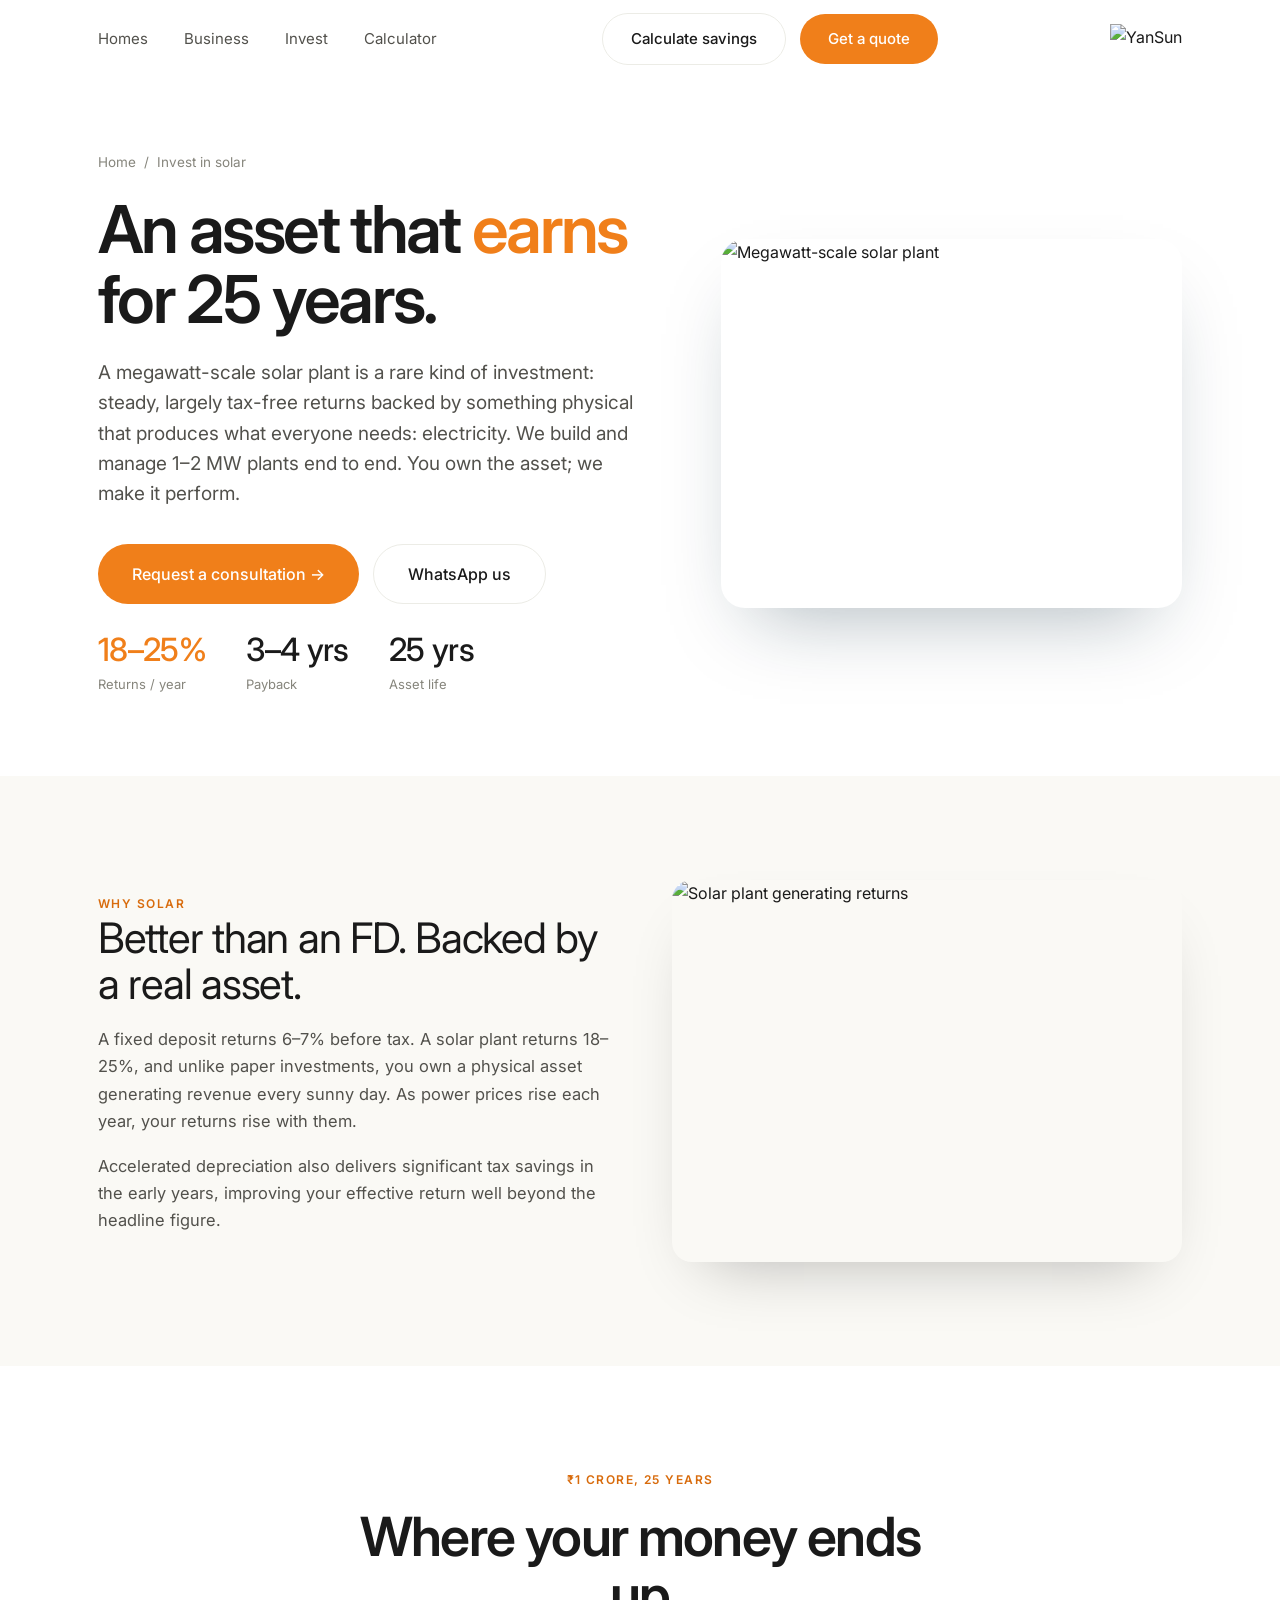
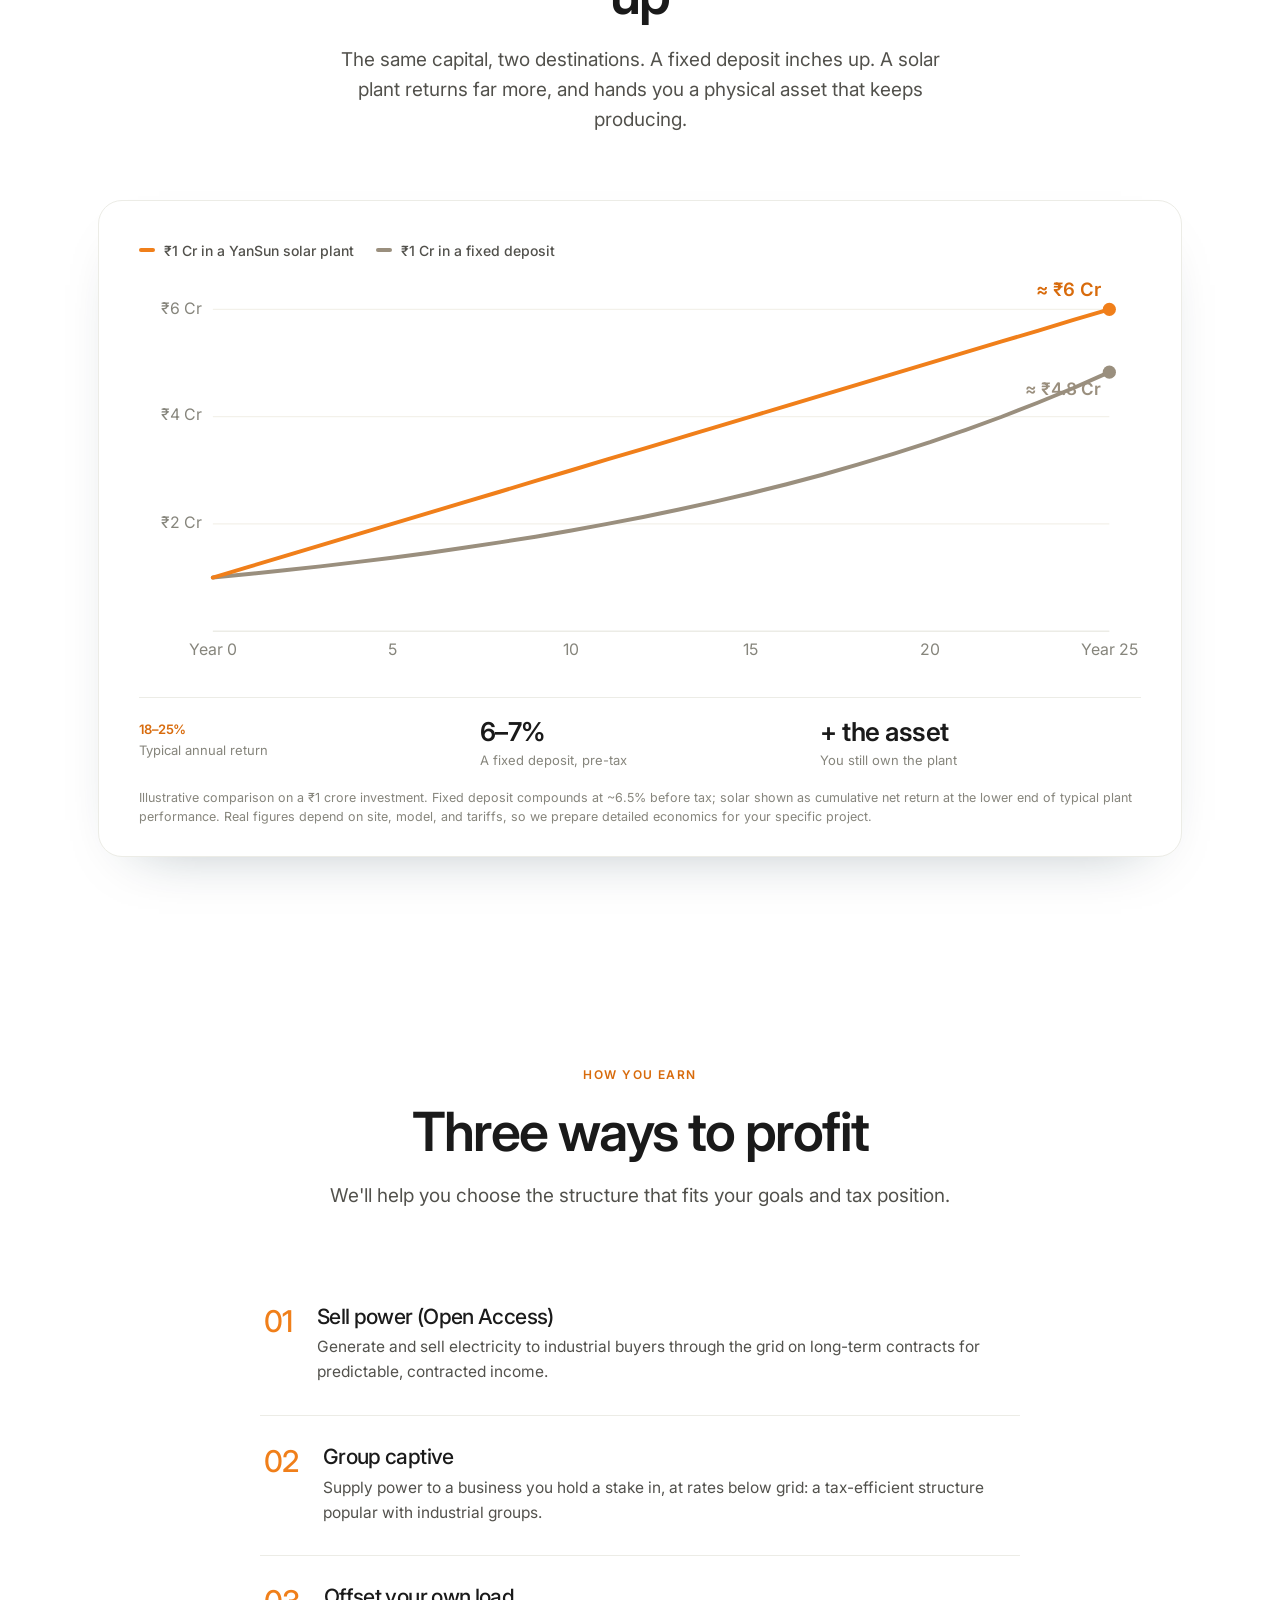
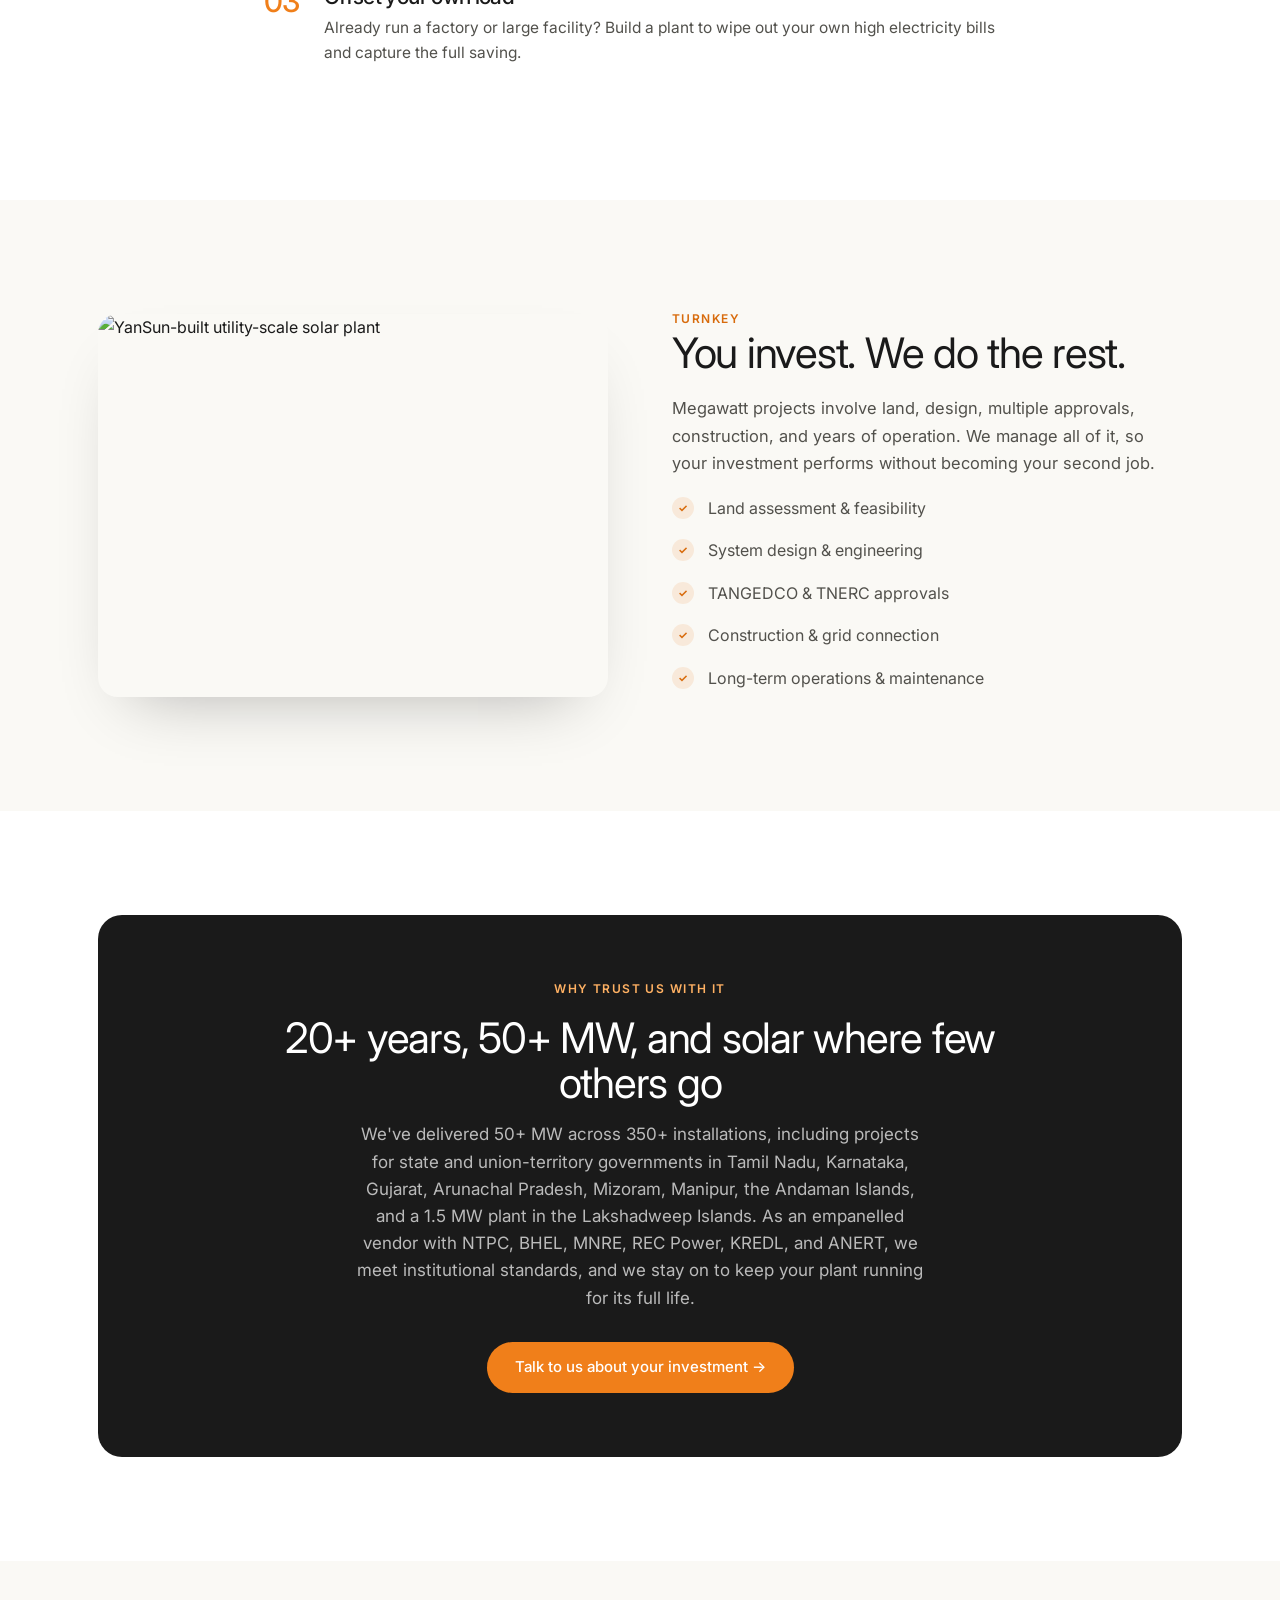
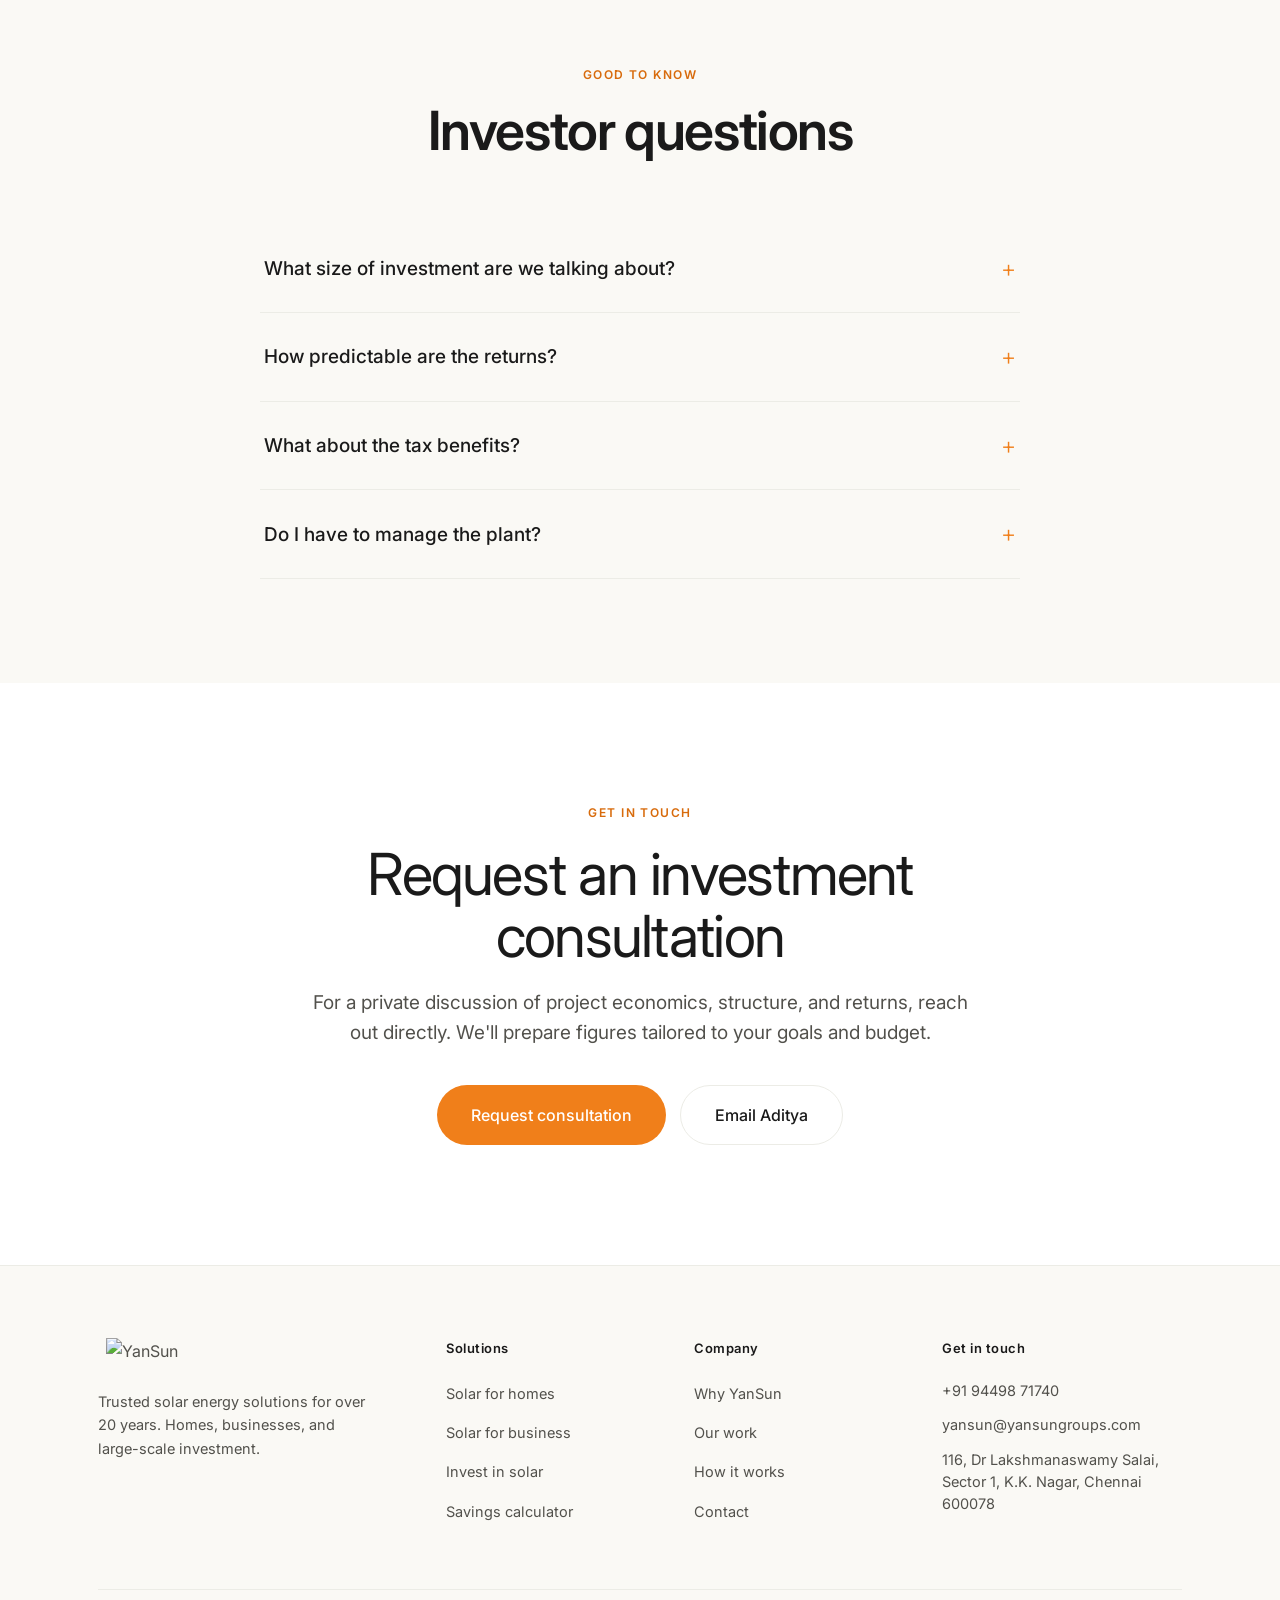
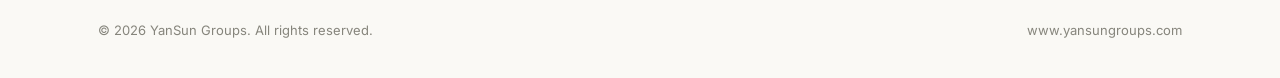
==== invest-in-solar.html @ fb6cf3f4 "Add files via upload Signed-off-by: adityathanikais <adityatsv@gmail.com>" ====
<!DOCTYPE html>
<html lang="en">
<head>
<meta charset="UTF-8">
<meta name="viewport" content="width=device-width, initial-scale=1.0">
<title>Invest in Solar — MW-Scale Solar Investment | YanSun</title>
<meta name="description" content="Own a 1–2 MW solar plant with steady, tax-free returns of 18–25% a year, backed by a physical asset that runs for 25 years. YanSun builds and manages it end to end.">
<link rel="icon" type="image/png" href="images/brand-emblem.png">
<link rel="preconnect" href="https://fonts.googleapis.com">
<link rel="preconnect" href="https://fonts.gstatic.com" crossorigin>
<link href="https://fonts.googleapis.com/css2?family=Inter:wght@300;400;500;600;700&display=swap" rel="stylesheet">
<link rel="stylesheet" href="styles.css">
</head>
<body>

<!-- ============ SCROLL PROGRESS ============ -->
<div class="scroll-prog" id="scrollProg"></div>

<!-- HEADER -->
<header id="hdr">
  <div class="wrap nav">
    <nav class="nav-links">
      <a href="solar-for-homes.html">Homes</a>
      <a href="solar-for-business.html">Business</a>
      <a href="invest-in-solar.html">Invest</a>
      <a href="index.html#calculator">Calculator</a>
    </nav>
    <div class="nav-cta">
      <a href="index.html#calculator" class="btn btn-ghost">Calculate savings</a>
      <a href="#contact" class="btn btn-orange">Get a quote</a>
    </div>
    <a href="index.html" class="brand" aria-label="YanSun home"><img src="images/yansun-wordmark.png" alt="YanSun"></a>
    <button class="menu-btn" id="menuBtn" aria-label="Menu"><span></span><span></span><span></span></button>
  </div>
</header>

<!-- PAGE HERO -->
<section class="page-hero">
  <div class="glow"></div>
  <div class="wrap page-hero-grid">
    <div>
      <div class="crumb"><a href="index.html">Home</a> &nbsp;/&nbsp; Invest in solar</div>
      <h1>An asset that <span class="accent">earns</span> for 25 years.</h1>
      <p class="lead">A megawatt-scale solar plant is a rare kind of investment: steady, largely tax-free returns backed by something physical that produces what everyone needs: electricity. We build and manage 1–2 MW plants end to end. You own the asset; we make it perform.</p>
      <div class="hero-actions" style="display:flex;gap:14px;flex-wrap:wrap;margin-bottom:30px">
        <a href="#contact" class="btn btn-orange btn-lg">Request a consultation →</a>
        <a href="https://wa.me/919449871740?text=Hi%20YanSun%2C%20I'm%20interested%20in%20solar%20investment." class="btn btn-ghost btn-lg" target="_blank" rel="noopener">WhatsApp us</a>
      </div>
      <div class="ribbon">
        <div class="r accent"><b>18–25%</b><span>Returns / year</span></div>
        <div class="r"><b>3–4 yrs</b><span>Payback</span></div>
        <div class="r"><b>25 yrs</b><span>Asset life</span></div>
      </div>
    </div>
    <div class="pic"><img src="images/solar-hero.jpg" alt="Megawatt-scale solar plant"></div>
  </div>
</section>

<!-- VS FD -->
<section class="sec bg-cream2">
  <div class="wrap split">
    <div class="txt reveal">
      <span class="eyebrow">Why solar</span>
      <h2>Better than an FD. Backed by a real asset.</h2>
      <p>A fixed deposit returns 6–7% before tax. A solar plant returns 18–25%, and unlike paper investments, you own a physical asset generating revenue every sunny day. As power prices rise each year, your returns rise with them.</p>
      <p>Accelerated depreciation also delivers significant tax savings in the early years, improving your effective return well beyond the headline figure.</p>
    </div>
    <div class="pic reveal"><img src="images/solar-field-2.jpg" alt="Solar plant generating returns"></div>
  </div>
</section>

<!-- GROWTH CHART -->
<section class="sec chart-sec" id="growthchart">
  <div class="wrap">
    <div class="sec-head center reveal">
      <span class="eyebrow">₹1 crore, 25 years</span>
      <h2>Where your money ends up</h2>
      <p>The same capital, two destinations. A fixed deposit inches up. A solar plant returns far more, and hands you a physical asset that keeps producing.</p>
    </div>
    <div class="chart-card reveal" id="growthChartCard">
      <div class="chart-head">
        <div class="chart-legend">
          <div class="lg"><span class="sw solar"></span> ₹1 Cr in a YanSun solar plant</div>
          <div class="lg"><span class="sw fd"></span> ₹1 Cr in a fixed deposit</div>
        </div>
      </div>
      <svg class="chart-svg" viewBox="0 0 760 310" role="img" aria-label="Chart comparing the growth of one crore rupees in a solar plant versus a fixed deposit over 25 years">
        <line class="gridline" x1="56" y1="29.8" x2="736" y2="29.8"/>
        <line class="gridline" x1="56" y1="111.2" x2="736" y2="111.2"/>
        <line class="gridline" x1="56" y1="192.6" x2="736" y2="192.6"/>
        <text class="axis-lbl" x="48" y="33" text-anchor="end">₹6 Cr</text>
        <text class="axis-lbl" x="48" y="114" text-anchor="end">₹4 Cr</text>
        <text class="axis-lbl" x="48" y="196" text-anchor="end">₹2 Cr</text>
        <line class="axis" x1="56" y1="274" x2="736" y2="274"/>
        <!-- FD line -->
        <path class="cline fd" d="M56.0,233.3 L83.2,230.6 L110.4,227.8 L137.6,224.8 L164.8,221.6 L192.0,218.2 L219.2,214.6 L246.4,210.7 L273.6,206.6 L300.8,202.3 L328.0,197.6 L355.2,192.6 L382.4,187.3 L409.6,181.7 L436.8,175.7 L464.0,169.3 L491.2,162.5 L518.4,155.3 L545.6,147.5 L572.8,139.3 L600.0,130.6 L627.2,121.2 L654.4,111.3 L681.6,100.7 L708.8,89.5 L736.0,77.5"/>
        <!-- Solar line -->
        <path class="cline solar" d="M56.0,233.3 L83.2,225.2 L110.4,217.0 L137.6,208.9 L164.8,200.7 L192.0,192.6 L219.2,184.4 L246.4,176.3 L273.6,168.2 L300.8,160.0 L328.0,151.9 L355.2,143.7 L382.4,135.6 L409.6,127.5 L436.8,119.3 L464.0,111.2 L491.2,103.0 L518.4,94.9 L545.6,86.8 L572.8,78.6 L600.0,70.5 L627.2,62.3 L654.4,54.2 L681.6,46.1 L708.8,37.9 L736.0,29.8"/>
        <g class="endcap">
          <circle cx="736" cy="29.8" r="5" fill="#F07F1A"/>
          <circle cx="736" cy="77.5" r="5" fill="#9a8f7e"/>
          <text class="save-lbl" x="730" y="20" text-anchor="end" font-size="14">≈ ₹6 Cr</text>
          <text x="730" y="95" text-anchor="end" font-size="13" fill="#9a8f7e" font-weight="600">≈ ₹4.8 Cr</text>
        </g>
        <text class="axis-lbl" x="56" y="292" text-anchor="middle">Year 0</text>
        <text class="axis-lbl" x="192" y="292" text-anchor="middle">5</text>
        <text class="axis-lbl" x="328" y="292" text-anchor="middle">10</text>
        <text class="axis-lbl" x="464" y="292" text-anchor="middle">15</text>
        <text class="axis-lbl" x="600" y="292" text-anchor="middle">20</text>
        <text class="axis-lbl" x="736" y="292" text-anchor="middle">Year 25</text>
      </svg>
      <div class="chart-foot">
        <div class="cf"><b><span class="accent-num">18–25%</span></b><span>Typical annual return</span></div>
        <div class="cf"><b>6–7%</b><span>A fixed deposit, pre-tax</span></div>
        <div class="cf"><b>+ the asset</b><span>You still own the plant</span></div>
      </div>
      <p class="chart-note">Illustrative comparison on a ₹1 crore investment. Fixed deposit compounds at ~6.5% before tax; solar shown as cumulative net return at the lower end of typical plant performance. Real figures depend on site, model, and tariffs, so we prepare detailed economics for your specific project.</p>
    </div>
  </div>
</section>

<!-- 3 MODELS -->
<section class="sec">
  <div class="wrap">
    <div class="sec-head center reveal">
      <span class="eyebrow">How you earn</span>
      <h2>Three ways to profit</h2>
      <p>We'll help you choose the structure that fits your goals and tax position.</p>
    </div>
    <div class="models" style="margin:0 auto">
      <div class="model reveal"><div class="num">01</div><div><h3>Sell power (Open Access)</h3><p>Generate and sell electricity to industrial buyers through the grid on long-term contracts for predictable, contracted income.</p></div></div>
      <div class="model reveal"><div class="num">02</div><div><h3>Group captive</h3><p>Supply power to a business you hold a stake in, at rates below grid: a tax-efficient structure popular with industrial groups.</p></div></div>
      <div class="model reveal"><div class="num">03</div><div><h3>Offset your own load</h3><p>Already run a factory or large facility? Build a plant to wipe out your own high electricity bills and capture the full saving.</p></div></div>
    </div>
  </div>
</section>

<!-- WHAT WE HANDLE -->
<section class="sec bg-cream2">
  <div class="wrap split rev">
    <div class="txt reveal">
      <span class="eyebrow">Turnkey</span>
      <h2>You invest. We do the rest.</h2>
      <p>Megawatt projects involve land, design, multiple approvals, construction, and years of operation. We manage all of it, so your investment performs without becoming your second job.</p>
      <ul class="flist">
        <li><span class="tick">✓</span> Land assessment &amp; feasibility</li>
        <li><span class="tick">✓</span> System design &amp; engineering</li>
        <li><span class="tick">✓</span> TANGEDCO &amp; TNERC approvals</li>
        <li><span class="tick">✓</span> Construction &amp; grid connection</li>
        <li><span class="tick">✓</span> Long-term operations &amp; maintenance</li>
      </ul>
    </div>
    <div class="pic reveal"><img src="images/utility-solar-farm.jpg" alt="YanSun-built utility-scale solar plant"></div>
  </div>
</section>

<!-- TRACK RECORD BANNER -->
<section class="sec">
  <div class="wrap">
    <div class="banner reveal">
      <span class="eyebrow">Why trust us with it</span>
      <h2>20+ years, 50+ MW, and solar where few others go</h2>
      <p>We've delivered 50+ MW across 350+ installations, including projects for state and union-territory governments in Tamil Nadu, Karnataka, Gujarat, Arunachal Pradesh, Mizoram, Manipur, the Andaman Islands, and a 1.5 MW plant in the Lakshadweep Islands. As an empanelled vendor with NTPC, BHEL, MNRE, REC Power, KREDL, and ANERT, we meet institutional standards, and we stay on to keep your plant running for its full life.</p>
      <a href="#contact" class="btn btn-orange">Talk to us about your investment →</a>
    </div>
  </div>
</section>

<!-- FAQ -->
<section class="sec bg-cream2">
  <div class="wrap">
    <div class="sec-head center reveal">
      <span class="eyebrow">Good to know</span>
      <h2>Investor questions</h2>
    </div>
    <div class="faq reveal">
      <details class="q"><summary>What size of investment are we talking about?</summary><div class="a">A 1–2 MW plant is a multi-crore investment. The exact figure depends on land, model, and site. We'll prepare detailed project economics for your specific case on a consultation, including projected returns and payback.</div></details>
      <details class="q"><summary>How predictable are the returns?</summary><div class="a">Solar generation is highly predictable over a year, and with contracted off-take (open access or group captive) your revenue is largely locked in. Returns of 18–25% are typical, but we'll model your specific project rather than rely on averages.</div></details>
      <details class="q"><summary>What about the tax benefits?</summary><div class="a">Accelerated depreciation allows you to write down a large share of the asset value in the early years, reducing taxable income. This materially improves your effective return. We'll walk through it with figures for your situation.</div></details>
      <details class="q"><summary>Do I have to manage the plant?</summary><div class="a">No. Our O&M team runs it, handling monitoring, maintenance, and performance optimisation, so it stays a passive investment for you.</div></details>
    </div>
  </div>
</section>

<!-- CTA -->
<section class="cta-final" id="contact">
  <div class="wrap">
    <div class="cta-box reveal">
        <span class="eyebrow">Get in touch</span>
        <h2>Request an investment consultation</h2>
        <p>For a private discussion of project economics, structure, and returns, reach out directly. We'll prepare figures tailored to your goals and budget.</p>
        <div class="cta-actions">
          <a href="https://wa.me/919449871740?text=Hi%20YanSun%2C%20I'd%20like%20an%20investment%20consultation." class="btn btn-orange btn-lg" target="_blank" rel="noopener">Request consultation</a>
          <a href="mailto:adityats@yansungroups.com" class="btn btn-ghost btn-lg">Email Aditya</a>
        </div>
    </div>
  </div>
</section>

<!-- FOOTER -->
<footer>
  <div class="wrap">
    <div class="foot-grid">
      <div class="foot-brand">
        <div class="brand"><img src="images/yansun-wordmark.png" alt="YanSun" style="height:32px"></div>
        <p>Trusted solar energy solutions for over 20 years. Homes, businesses, and large-scale investment.</p>
      </div>
      <div>
        <h5>Solutions</h5>
        <ul>
          <li><a href="solar-for-homes.html">Solar for homes</a></li>
          <li><a href="solar-for-business.html">Solar for business</a></li>
          <li><a href="invest-in-solar.html">Invest in solar</a></li>
          <li><a href="index.html#calculator">Savings calculator</a></li>
        </ul>
      </div>
      <div>
        <h5>Company</h5>
        <ul>
          <li><a href="index.html#why">Why YanSun</a></li>
          <li><a href="index.html#work">Our work</a></li>
          <li><a href="index.html#process">How it works</a></li>
          <li><a href="#contact">Contact</a></li>
        </ul>
      </div>
      <div class="foot-contact">
        <h5>Get in touch</h5>
        <p><a href="https://wa.me/919449871740" target="_blank" rel="noopener">+91 94498 71740</a></p>
        <p><a href="mailto:yansun@yansungroups.com">yansun@yansungroups.com</a></p>
        <p>116, Dr Lakshmanaswamy Salai,<br>Sector 1, K.K. Nagar, Chennai 600078</p>
      </div>
    </div>
    <div class="foot-bottom">
      <span>© 2026 YanSun Groups. All rights reserved.</span>
      <span>www.yansungroups.com</span>
    </div>
  </div>
</footer>

<script>
const hdr=document.getElementById('hdr');
addEventListener('scroll',()=>hdr.classList.toggle('scrolled',scrollY>20));
const prog=document.getElementById('scrollProg');
if(prog){const onP=()=>{const h=document.documentElement;const max=h.scrollHeight-h.clientHeight;prog.style.width=(max>0?(h.scrollTop/max*100):0)+'%'};addEventListener('scroll',onP,{passive:true});onP();}
document.documentElement.classList.add('js');
const io=new IntersectionObserver((es)=>es.forEach(e=>{if(e.isIntersecting){e.target.classList.add('in');io.unobserve(e.target)}}),{threshold:.08,rootMargin:'0px 0px -40px 0px'});
document.querySelectorAll('.reveal').forEach((el,i)=>{el.style.transitionDelay=(i%3*70)+'ms';io.observe(el)});
setTimeout(()=>document.querySelectorAll('.reveal:not(.in)').forEach(el=>el.classList.add('in')),3000);

// Growth chart — draw when in view
const growthCard=document.getElementById('growthChartCard');
if(growthCard){
  const gObs=new IntersectionObserver(es=>es.forEach(e=>{
    if(e.isIntersecting){growthCard.classList.add('go');gObs.disconnect();}
  }),{threshold:.35});
  gObs.observe(growthCard);
}
document.getElementById('menuBtn').onclick=()=>{const n=document.querySelector('.nav-links');n.style.cssText='display:flex;position:absolute;top:78px;left:0;right:0;flex-direction:column;background:var(--cream);padding:20px 24px;gap:18px;border-bottom:1px solid var(--line);box-shadow:0 10px 30px rgba(0,0,0,.1)'};
</script>
</body>
</html>
---- styles.css ----
:root{
  --orange:#F07F1A;
  --orange-dark:#D86B0C;
  --ink:#1a1a1a;
  --ink-soft:#52514c;
  --muted:#86857c;
  --line:#ecece6;
  --line-soft:#f3f1ea;
  --cream:#ffffff;
  --cream-2:#faf9f5;
  --white:#ffffff;
  --sky:#0d2a3a;
  --radius:20px;
  --radius-sm:14px;
  --maxw:1140px;
  --font-display:'Inter',system-ui,-apple-system,sans-serif;
  --font-body:'Inter',system-ui,-apple-system,sans-serif;
}
*{margin:0;padding:0;box-sizing:border-box}
html{scroll-behavior:smooth}
body{font-family:var(--font-body);color:var(--ink);background:var(--cream);line-height:1.65;-webkit-font-smoothing:antialiased;overflow-x:hidden;font-weight:400}
img{max-width:100%;display:block}
a{color:inherit;text-decoration:none}
.wrap{max-width:var(--maxw);margin:0 auto;padding:0 28px}
.wrap-narrow{max-width:760px;margin:0 auto;padding:0 28px}
h1,h2,h3{font-family:var(--font-display);font-weight:600;line-height:1.08;letter-spacing:-0.03em}
.eyebrow{font-family:var(--font-body);font-weight:600;font-size:12px;letter-spacing:0.12em;text-transform:uppercase;color:var(--orange-dark)}

/* Buttons */
.btn{display:inline-flex;align-items:center;gap:9px;font-family:var(--font-body);font-weight:500;font-size:15px;padding:13px 28px;border-radius:100px;cursor:pointer;border:none;transition:all .25s cubic-bezier(.2,.6,.2,1);white-space:nowrap}
.btn-primary{background:var(--ink);color:#fff}
.btn-primary:hover{background:#000;transform:translateY(-1px)}
.btn-orange{background:var(--orange);color:#fff}
.btn-orange:hover{background:var(--orange-dark);transform:translateY(-1px)}
.btn-ghost{background:transparent;color:var(--ink);border:1px solid var(--line)}
.btn-ghost:hover{border-color:var(--ink)}
.btn-wa{background:#1faf54;color:#fff}
.btn-wa:hover{background:#178a42;transform:translateY(-1px)}
.btn-lg{padding:16px 34px;font-size:16px}

/* Scroll progress bar */
.scroll-prog{position:fixed;top:0;left:0;height:2.5px;width:0;background:linear-gradient(90deg,var(--orange),var(--orange-dark));z-index:200;transition:width .08s linear}

/* Header — transparent over hero, frosted on scroll. Brand wordmark sits right. */
header{position:sticky;top:0;z-index:100;background:transparent;border-bottom:1px solid transparent;transition:background .4s ease,border-color .4s ease,backdrop-filter .4s ease}
header.scrolled{background:rgba(255,255,255,.72);backdrop-filter:saturate(180%) blur(20px);-webkit-backdrop-filter:saturate(180%) blur(20px);border-color:var(--line)}
.nav{display:flex;align-items:center;justify-content:space-between;height:78px}
.nav-links{display:flex;align-items:center;gap:36px;order:1}
.nav-links a{position:relative;font-weight:400;font-size:15px;color:var(--ink-soft);transition:color .2s}
.nav-links a::after{content:"";position:absolute;left:0;right:100%;bottom:-5px;height:1.5px;background:var(--orange);transition:right .28s cubic-bezier(.2,.6,.2,1)}
.nav-links a:hover{color:var(--ink)}
.nav-links a:hover::after{right:0}
.nav-cta{display:flex;align-items:center;gap:14px;order:2}
/* Brand on the right */
.brand{display:flex;align-items:center;order:3;margin-left:8px}
.brand img{height:30px;width:auto;transition:transform .3s cubic-bezier(.2,.6,.2,1)}
.brand:hover img{transform:scale(1.04)}
.menu-btn{display:none;background:none;border:none;cursor:pointer;flex-direction:column;gap:5px;padding:8px;order:4}
.menu-btn span{width:22px;height:1.5px;background:var(--ink);border-radius:2px;transition:.3s}

/* Hero */
.hero{position:relative;padding:84px 0 90px;overflow:hidden}
.hero-glow{position:absolute;top:-180px;right:-120px;width:680px;height:680px;border-radius:50%;background:radial-gradient(circle at center,rgba(240,127,26,.16),rgba(240,127,26,.05) 42%,transparent 68%);pointer-events:none;z-index:0;animation:glowDrift 14s ease-in-out infinite alternate}
.hero-glow.two{top:auto;bottom:-260px;left:-160px;right:auto;width:560px;height:560px;background:radial-gradient(circle at center,rgba(13,42,58,.10),transparent 65%);animation-duration:18s}
@keyframes glowDrift{0%{transform:translate(0,0) scale(1)}100%{transform:translate(-40px,30px) scale(1.08)}}
.hero-grid{display:grid;grid-template-columns:1.05fr .95fr;gap:60px;align-items:center;position:relative;z-index:1}
.hero-tag{display:inline-flex;align-items:center;gap:9px;font-size:13px;font-weight:500;color:var(--muted);margin-bottom:28px;padding:7px 14px 7px 11px;border:1px solid var(--line);border-radius:100px;background:rgba(255,255,255,.5)}
.hero-tag .dot{width:6px;height:6px;border-radius:50%;background:var(--orange);position:relative}
.hero-tag .dot::after{content:"";position:absolute;inset:-4px;border-radius:50%;background:rgba(240,127,26,.45);animation:ping 2s cubic-bezier(0,0,.2,1) infinite}
@keyframes ping{0%{transform:scale(1);opacity:.7}80%,100%{transform:scale(2.4);opacity:0}}
.hero h1{font-size:clamp(44px,6.2vw,76px);margin-bottom:26px;font-weight:600;letter-spacing:-.04em;line-height:1.04}
.hero h1 .accent{color:var(--orange);font-style:normal;position:relative;white-space:nowrap}
.hero h1 .accent::after{content:"";position:absolute;left:0;bottom:.06em;width:100%;height:.09em;background:var(--orange);opacity:.28;border-radius:2px;transform:scaleX(0);transform-origin:left;animation:underline 1s .7s cubic-bezier(.2,.6,.2,1) forwards}
@keyframes underline{to{transform:scaleX(1)}}
.hero p.lead{font-size:21px;color:var(--ink-soft);max-width:500px;margin-bottom:38px;font-weight:400;line-height:1.5;letter-spacing:-.01em}
.hero-actions{display:flex;gap:14px;flex-wrap:wrap;margin-bottom:54px}
.hero-trust{display:flex;gap:48px;flex-wrap:wrap}
.hero-trust .t b{font-family:var(--font-display);font-size:32px;font-weight:600;color:var(--ink);line-height:1;display:block;letter-spacing:-.03em}
.hero-trust .t span{font-size:13.5px;color:var(--muted);margin-top:8px;display:block}
.hero-visual{position:relative;perspective:1400px}
.hero-visual .main-img{border-radius:24px;overflow:hidden;aspect-ratio:4/5;position:relative;box-shadow:0 40px 80px -30px rgba(13,42,58,.35);transition:transform .3s cubic-bezier(.2,.6,.2,1);transform-style:preserve-3d;will-change:transform}
.hero-visual .main-img img{width:100%;height:100%;object-fit:cover;transition:transform .6s cubic-bezier(.2,.6,.2,1)}
.hero-visual:hover .main-img img{transform:scale(1.04)}
.hero-float{position:absolute;left:-22px;bottom:34px;background:rgba(255,255,255,.85);backdrop-filter:blur(16px);-webkit-backdrop-filter:blur(16px);border-radius:18px;padding:16px 22px;box-shadow:0 20px 50px -16px rgba(0,0,0,.22);display:flex;align-items:center;gap:14px;transform:translateZ(60px)}
.hero-float .ic{font-size:24px}
.hero-float b{font-family:var(--font-display);font-size:21px;font-weight:500;display:block;line-height:1}
.hero-float span{font-size:12.5px;color:var(--muted)}

/* Logo strip — static centered row */
.logos{padding:26px 0 16px}
.logos .lbl{text-align:center;font-size:12px;font-weight:600;letter-spacing:.16em;text-transform:uppercase;color:var(--muted);margin-bottom:30px}
.logo-row{display:flex;align-items:center;justify-content:center;gap:56px;flex-wrap:wrap}
.logo-row img{height:52px;width:auto;object-fit:contain;opacity:.94;transition:opacity .2s,transform .2s}
.logo-row img:hover{opacity:1;transform:scale(1.05)}

/* Section */
.sec{padding:104px 0}
.sec-tight{padding:72px 0}
.sec-head{max-width:620px;margin-bottom:64px}
.sec-head.center{margin-left:auto;margin-right:auto;text-align:center}
.sec-head .eyebrow{margin-bottom:18px;display:block}
.sec-head h2{font-size:clamp(32px,4.4vw,54px);margin-bottom:20px;font-weight:600;letter-spacing:-.03em}
.sec-head p{font-size:19px;color:var(--ink-soft);line-height:1.6}

/* Paths */
.paths{display:grid;grid-template-columns:repeat(3,1fr);gap:28px}
.path{position:relative;background:var(--cream);border-radius:var(--radius);overflow:hidden;transition:transform .35s cubic-bezier(.2,.6,.2,1);display:flex;flex-direction:column}
.path:hover{transform:translateY(-8px)}
.path .pic{height:220px;overflow:hidden;position:relative;border-radius:var(--radius)}
.path .pic img{width:100%;height:100%;object-fit:cover;transition:transform .6s cubic-bezier(.2,.6,.2,1)}
.path:hover .pic img{transform:scale(1.05)}
.path .body{padding:28px 6px 8px;display:flex;flex-direction:column;flex:1}
.path h3{font-size:25px;margin-bottom:10px;font-weight:500}
.path p{font-size:15.5px;color:var(--ink-soft);margin-bottom:20px;flex:1;line-height:1.6}
.path .go{font-weight:500;font-size:15px;color:var(--orange-dark);display:inline-flex;align-items:center;gap:7px;transition:gap .25s}
.path:hover .go{gap:13px}

/* Calculator */
.calc-sec{background:var(--cream-2)}
.calc{display:grid;grid-template-columns:1fr 1.05fr;gap:0;background:var(--cream);border:1px solid var(--line);border-radius:24px;overflow:hidden;box-shadow:0 30px 70px -40px rgba(0,0,0,.2)}
.calc-controls{padding:48px 46px}
.calc-controls h3{font-size:24px;margin-bottom:6px;font-weight:500}
.calc-controls .sub{color:var(--muted);font-size:14.5px;margin-bottom:36px}
.field{margin-bottom:32px}
.field label{display:flex;justify-content:space-between;align-items:baseline;font-size:14.5px;font-weight:500;color:var(--ink-soft);margin-bottom:15px}
.field label .val{font-family:var(--font-display);font-size:22px;font-weight:500;color:var(--orange-dark)}
input[type=range]{-webkit-appearance:none;appearance:none;width:100%;height:4px;border-radius:100px;background:var(--line);outline:none;cursor:pointer}
input[type=range]::-webkit-slider-thumb{-webkit-appearance:none;width:22px;height:22px;border-radius:50%;background:var(--orange);cursor:pointer;border:3px solid #fff;box-shadow:0 2px 10px rgba(240,127,26,.4);transition:transform .15s}
input[type=range]::-webkit-slider-thumb:hover{transform:scale(1.15)}
input[type=range]::-moz-range-thumb{width:22px;height:22px;border-radius:50%;background:var(--orange);cursor:pointer;border:3px solid #fff}
.seg{display:flex;gap:6px;background:var(--line-soft);padding:5px;border-radius:12px}
.seg button{flex:1;background:transparent;border:none;color:var(--muted);font-family:var(--font-body);font-weight:500;font-size:14px;padding:11px;border-radius:8px;cursor:pointer;transition:.2s}
.seg button.on{background:#fff;color:var(--ink);box-shadow:0 1px 4px rgba(0,0,0,.08)}
.calc-results{background:var(--ink);color:#fff;padding:48px 46px;display:flex;flex-direction:column}
.calc-results .rlabel{font-size:12.5px;font-weight:600;letter-spacing:.12em;text-transform:uppercase;color:rgba(255,255,255,.5);margin-bottom:12px}
.big-save{font-family:var(--font-display);font-size:clamp(44px,6vw,58px);font-weight:600;color:#fff;line-height:1;letter-spacing:-.03em}
.big-save .yr{font-size:18px;color:rgba(255,255,255,.5);font-weight:400;font-family:var(--font-body)}
.save-note{font-size:14.5px;color:rgba(255,255,255,.65);margin-top:12px;padding-bottom:28px;border-bottom:1px solid rgba(255,255,255,.12)}
.rgrid{display:grid;grid-template-columns:1fr 1fr;gap:26px 20px;margin:28px 0}
.rgrid .cell .n{font-family:var(--font-display);font-size:27px;font-weight:500;line-height:1}
.rgrid .cell .l{font-size:13px;color:rgba(255,255,255,.5);margin-top:6px}
.rgrid .cell .n.green{color:#5fd896}
.calc-cta{margin-top:auto}
.calc-cta .btn{width:100%;justify-content:center;background:var(--orange);color:#fff}
.calc-cta .btn:hover{background:var(--orange-dark)}
.calc-disc{font-size:11.5px;color:rgba(255,255,255,.4);margin-top:16px;line-height:1.5}

/* Why */
.why{display:grid;grid-template-columns:repeat(4,1fr);gap:48px 36px}
.why .card .ic{width:34px;height:34px;margin-bottom:20px}
.why .card .ic svg{width:34px;height:34px}
.why h3{font-size:21px;margin-bottom:11px;font-weight:500}
.why p{font-size:15px;color:var(--ink-soft);line-height:1.6}

/* Stats band */
.band{padding:96px 0;border-top:1px solid var(--line);border-bottom:1px solid var(--line)}
.band-grid{display:grid;grid-template-columns:repeat(4,1fr);gap:40px;text-align:center}
.band .s b{font-family:var(--font-display);font-size:clamp(40px,5vw,58px);font-weight:600;color:var(--ink);line-height:1;display:block;letter-spacing:-.03em;white-space:nowrap}
.band .s b.accent-num{color:var(--orange)}
.band .s b .unit{font-size:.62em;font-weight:600}
.band .s>span{font-size:14.5px;color:var(--muted);margin-top:14px;display:block}
.band .s b .count{font-size:inherit;color:inherit}

/* Reach */
.reach{display:grid;grid-template-columns:repeat(4,1fr);gap:16px;max-width:900px;margin:0 auto}
.reach-item{display:flex;align-items:center;gap:12px;padding:20px 22px;border:1px solid var(--line);border-radius:14px;font-weight:500;font-size:16px;color:var(--ink);transition:all .25s}
.reach-item:hover{border-color:var(--orange);transform:translateY(-2px)}
.reach-item .rdot{width:7px;height:7px;border-radius:50%;background:var(--orange);flex-shrink:0}
.reach-item.island .rdot{background:var(--sky)}
.reach-note{text-align:center;font-family:var(--font-display);font-size:21px;font-style:italic;color:var(--ink-soft);max-width:620px;margin:44px auto 0;line-height:1.5;font-weight:400}

/* Process */
.steps{display:grid;grid-template-columns:repeat(5,1fr);gap:20px;counter-reset:s}
.step{position:relative;padding-top:34px}
.step::before{counter-increment:s;content:"0" counter(s);font-family:var(--font-display);font-size:14px;font-weight:500;color:var(--orange-dark);position:absolute;top:0;left:0}
.step::after{content:"";position:absolute;top:8px;left:26px;right:8px;height:1px;background:var(--line)}
.step:last-child::after{display:none}
.step h4{font-size:18px;font-family:var(--font-display);font-weight:500;margin:0 0 9px}
.step p{font-size:14px;color:var(--ink-soft);line-height:1.55}

/* Gallery */
.gallery{display:grid;grid-template-columns:2fr 1fr 1fr;grid-template-rows:1fr 1fr;gap:16px;height:580px}
.gallery a{position:relative;border-radius:18px;overflow:hidden;cursor:pointer}
.gallery a img{width:100%;height:100%;object-fit:cover;transition:transform .6s cubic-bezier(.2,.6,.2,1)}
.gallery a:hover img{transform:scale(1.05)}
.gallery a .cap{position:absolute;left:0;right:0;bottom:0;padding:22px 20px 18px;background:linear-gradient(transparent,rgba(0,0,0,.72));color:#fff}
.gallery a .cap b{font-family:var(--font-display);font-size:17px;font-weight:500;display:block}
.gallery a .cap span{font-size:12.5px;opacity:.85}
.gallery .big{grid-row:span 2}

/* Final CTA */
.cta-final{padding:120px 0}
.cta-box{text-align:center;max-width:680px;margin:0 auto}
.cta-box .eyebrow{margin-bottom:20px;display:block}
.cta-box h2{font-size:clamp(36px,5vw,58px);margin-bottom:20px;font-weight:400}
.cta-box p{font-size:19px;color:var(--ink-soft);margin-bottom:36px;line-height:1.6}
.cta-actions{display:flex;gap:14px;flex-wrap:wrap;justify-content:center}

/* Contact form */
.form-sec{padding:104px 0;background:var(--cream-2)}
.form-wrap{display:grid;grid-template-columns:.9fr 1.1fr;gap:64px;align-items:start}
.form-intro h2{font-size:clamp(30px,4vw,44px);margin-bottom:18px;font-weight:400}
.form-intro p{font-size:17px;color:var(--ink-soft);margin-bottom:32px;line-height:1.6}
.form-contacts{display:flex;flex-direction:column;gap:18px;margin-top:32px}
.form-contacts a{display:flex;align-items:center;gap:14px;font-size:15.5px;color:var(--ink-soft);transition:color .15s}
.form-contacts a:hover{color:var(--orange-dark)}
.form-contacts .ic{width:42px;height:42px;border-radius:12px;background:var(--cream);border:1px solid var(--line);display:flex;align-items:center;justify-content:center;font-size:13px;font-weight:600;color:var(--orange-dark);flex-shrink:0}
.cform{background:var(--cream);border:1px solid var(--line);border-radius:22px;padding:40px}
.cform .row{display:grid;grid-template-columns:1fr 1fr;gap:18px}
.cform .fld{margin-bottom:20px}
.cform label{display:block;font-size:13.5px;font-weight:500;color:var(--ink-soft);margin-bottom:8px}
.cform input,.cform select,.cform textarea{width:100%;font-family:var(--font-body);font-size:15px;color:var(--ink);background:var(--cream-2);border:1px solid var(--line);border-radius:12px;padding:13px 16px;transition:border-color .2s,background .2s}
.cform input:focus,.cform select:focus,.cform textarea:focus{outline:none;border-color:var(--orange);background:#fff}
.cform textarea{resize:vertical;min-height:110px}
.cform .btn{width:100%;justify-content:center;margin-top:6px}
.cform .ok{display:none;text-align:center;padding:30px 20px}
.cform .ok.show{display:block}
.cform .ok .tick{width:60px;height:60px;border-radius:50%;background:rgba(31,175,84,.12);color:#1faf54;display:flex;align-items:center;justify-content:center;font-size:30px;margin:0 auto 18px}
.cform .ok h3{font-size:24px;margin-bottom:8px;font-weight:500}
.cform .ok p{color:var(--ink-soft);font-size:15px}

/* Footer */
footer{background:var(--cream-2);color:var(--ink-soft);padding:72px 0 36px;border-top:1px solid var(--line)}
.foot-grid{display:grid;grid-template-columns:1.5fr 1fr 1fr 1.2fr;gap:48px;padding-bottom:52px;border-bottom:1px solid var(--line)}
.foot-brand img{height:30px;margin-bottom:20px}
.foot-brand p{font-size:14.5px;max-width:280px;line-height:1.6}
footer h5{color:var(--ink);font-family:var(--font-body);font-weight:600;font-size:13px;letter-spacing:.04em;margin-bottom:20px}
footer ul{list-style:none}
footer ul li{margin-bottom:13px}
footer ul li a{font-size:14.5px;transition:color .15s}
footer ul li a:hover{color:var(--orange-dark)}
.foot-contact p{font-size:14.5px;margin-bottom:13px;display:flex;gap:11px;align-items:flex-start;line-height:1.5}
.foot-contact a:hover{color:var(--orange-dark)}
.foot-bottom{padding-top:30px;display:flex;justify-content:space-between;flex-wrap:wrap;gap:12px;font-size:13px;color:var(--muted)}

/* Reveal */
.reveal{opacity:1;transform:none}

/* ============ ASSURANCES ============ */
.assure-sec{background:var(--cream-2)}
.assure{display:grid;grid-template-columns:repeat(3,1fr);gap:20px}
.assure .a{position:relative;background:var(--cream);border:1px solid var(--line);border-radius:18px;padding:32px 28px;overflow:hidden;transition:transform .35s cubic-bezier(.2,.6,.2,1),box-shadow .35s,border-color .35s}
.assure .a:hover{transform:translateY(-6px);box-shadow:0 26px 56px -34px rgba(13,42,58,.4);border-color:transparent}
.assure .a::before{content:"";position:absolute;top:0;left:0;width:100%;height:3px;background:linear-gradient(90deg,var(--orange),var(--orange-dark));transform:scaleX(0);transform-origin:left;transition:transform .4s cubic-bezier(.2,.6,.2,1)}
.assure .a:hover::before{transform:scaleX(1)}
.assure .a .ic{width:46px;height:46px;border-radius:12px;background:rgba(240,127,26,.1);display:flex;align-items:center;justify-content:center;margin-bottom:20px}
.assure .a .ic svg{width:24px;height:24px;stroke:var(--orange-dark)}
.assure .a h3{font-size:19px;margin-bottom:9px;font-weight:600;letter-spacing:-.02em}
.assure .a p{font-size:14.5px;color:var(--ink-soft);line-height:1.6}

/* ============ APPLIANCE / WHAT IT RUNS ============ */
.runs-sec{background:var(--ink);color:#fff;overflow:hidden;position:relative}
.runs-sec .sec-head h2{color:#fff}
.runs-sec .sec-head p{color:rgba(255,255,255,.62)}
.runs-sec .eyebrow{color:#ffb163}
.runs-wrap{display:grid;grid-template-columns:.82fr 1.18fr;gap:56px;align-items:center}
.runs-dial{text-align:center;padding:30px}
.runs-dial .ring{position:relative;width:230px;height:230px;margin:0 auto 22px}
.runs-dial .ring svg{transform:rotate(-90deg)}
.runs-dial .ring .kw{position:absolute;inset:0;display:flex;flex-direction:column;align-items:center;justify-content:center}
.runs-dial .ring .kw b{font-family:var(--font-display);font-size:52px;font-weight:600;line-height:1;letter-spacing:-.03em}
.runs-dial .ring .kw span{font-size:13px;color:rgba(255,255,255,.55);margin-top:6px;letter-spacing:.04em}
.runs-seg{display:inline-flex;gap:6px;background:rgba(255,255,255,.08);padding:5px;border-radius:12px;margin-top:4px}
.runs-seg button{background:transparent;border:none;color:rgba(255,255,255,.6);font-family:var(--font-body);font-weight:500;font-size:14px;padding:10px 18px;border-radius:8px;cursor:pointer;transition:.2s}
.runs-seg button.on{background:#fff;color:var(--ink)}
.runs-grid{display:grid;grid-template-columns:repeat(3,1fr);gap:14px}
.appl{background:rgba(255,255,255,.05);border:1px solid rgba(255,255,255,.09);border-radius:15px;padding:20px 16px;display:flex;flex-direction:column;align-items:center;text-align:center;gap:12px;transition:transform .3s,background .3s,border-color .3s,opacity .35s}
.appl.off{opacity:.28;filter:grayscale(.6)}
.appl.on:hover{transform:translateY(-4px);background:rgba(255,255,255,.09);border-color:rgba(255,177,99,.4)}
.appl .ai{width:40px;height:40px}
.appl .ai svg{width:40px;height:40px;stroke:#ffb163;fill:none;stroke-width:1.4}
.appl b{font-family:var(--font-display);font-size:22px;font-weight:600;line-height:1}
.appl span{font-size:12.5px;color:rgba(255,255,255,.6);line-height:1.3}
.appl .badge-on{font-size:10.5px;font-weight:600;letter-spacing:.08em;text-transform:uppercase;color:#5fd896}
.appl.off .badge-on{color:rgba(255,255,255,.35)}
.runs-note{font-size:13px;color:rgba(255,255,255,.45);margin-top:26px;text-align:center;line-height:1.6}

/* ============ OWNERSHIP MODELS ============ */
.ways{display:grid;grid-template-columns:repeat(3,1fr);gap:22px}
.way{position:relative;border:1px solid var(--line);border-radius:20px;padding:34px 30px;background:var(--cream);transition:transform .35s cubic-bezier(.2,.6,.2,1),box-shadow .35s,border-color .35s;display:flex;flex-direction:column}
.way:hover{transform:translateY(-6px);box-shadow:0 30px 64px -38px rgba(13,42,58,.45);border-color:transparent}
.way .tagpill{align-self:flex-start;font-size:11.5px;font-weight:600;letter-spacing:.08em;text-transform:uppercase;color:var(--orange-dark);background:rgba(240,127,26,.1);padding:6px 12px;border-radius:100px;margin-bottom:20px}
.way h3{font-size:23px;margin-bottom:6px;font-weight:600;letter-spacing:-.02em}
.way .who{font-size:13.5px;color:var(--muted);margin-bottom:18px}
.way p{font-size:15px;color:var(--ink-soft);line-height:1.62;margin-bottom:20px;flex:1}
.way ul{list-style:none;margin:0 0 4px}
.way ul li{position:relative;padding-left:24px;font-size:14px;color:var(--ink-soft);margin-bottom:11px;line-height:1.5}
.way ul li::before{content:"";position:absolute;left:0;top:7px;width:14px;height:14px;border-radius:50%;background:rgba(240,127,26,.14);background-image:url("data:image/svg+xml,%3Csvg xmlns='http://www.w3.org/2000/svg' width='14' height='14' viewBox='0 0 24 24' fill='none' stroke='%23D86B0C' stroke-width='3' stroke-linecap='round' stroke-linejoin='round'%3E%3Cpath d='M20 6L9 17l-5-5'/%3E%3C/svg%3E");background-size:10px;background-repeat:no-repeat;background-position:center}

/* ============ OFFERINGS SHOWCASE (animated) ============ */
.offer-sec{position:relative;overflow:hidden}
.offer-grid{display:grid;grid-template-columns:repeat(6,1fr);gap:20px}
.offer{position:relative;border:1px solid var(--line);border-radius:20px;padding:30px 28px;background:var(--cream);overflow:hidden;opacity:0;transform:translateY(28px);transition:opacity .7s cubic-bezier(.2,.6,.2,1),transform .7s cubic-bezier(.2,.6,.2,1),box-shadow .35s,border-color .35s}
.offer.in{opacity:1;transform:none}
.offer:hover{box-shadow:0 28px 60px -36px rgba(13,42,58,.45);border-color:transparent;transform:translateY(-6px)}
/* feature sizing: first card spans wider, makes an editorial rhythm */
.offer.lg{grid-column:span 3}
.offer.md{grid-column:span 3}
.offer.sm{grid-column:span 2}
.offer .onum{font-family:var(--font-display);font-size:13px;font-weight:600;color:var(--orange-dark);letter-spacing:.04em;margin-bottom:18px}
.offer h3{font-size:21px;margin-bottom:10px;font-weight:600;letter-spacing:-.02em}
.offer p{font-size:14.5px;color:var(--ink-soft);line-height:1.62}
.offer .ovis{margin-top:22px}

/* 3D model card visual — rotating wireframe cube */
.cube-wrap{height:120px;display:flex;align-items:center;justify-content:center;perspective:600px}
.cube{position:relative;width:74px;height:74px;transform-style:preserve-3d;animation:spinCube 9s linear infinite}
.offer:hover .cube{animation-duration:3.4s}
.cube .face{position:absolute;width:74px;height:74px;border:1.5px solid rgba(240,127,26,.55);background:rgba(240,127,26,.06)}
.cube .f-front{transform:translateZ(37px)}
.cube .f-back{transform:rotateY(180deg) translateZ(37px)}
.cube .f-right{transform:rotateY(90deg) translateZ(37px)}
.cube .f-left{transform:rotateY(-90deg) translateZ(37px)}
.cube .f-top{transform:rotateX(90deg) translateZ(37px)}
.cube .f-bottom{transform:rotateX(-90deg) translateZ(37px)}
@keyframes spinCube{0%{transform:rotateX(-22deg) rotateY(0)}100%{transform:rotateX(-22deg) rotateY(360deg)}}

/* support / 24-7 visual — pulsing clock dot */
.pulse-vis{display:flex;align-items:center;gap:14px}
.pulse-dot{position:relative;width:11px;height:11px;border-radius:50%;background:#5fd896;flex-shrink:0}
.pulse-dot::after{content:"";position:absolute;inset:-6px;border-radius:50%;background:rgba(95,216,150,.4);animation:ping 2s cubic-bezier(0,0,.2,1) infinite}
.pulse-vis b{font-family:var(--font-display);font-size:30px;font-weight:600;letter-spacing:-.02em}
.pulse-vis span{font-size:13px;color:var(--muted)}

/* app card — mini live bars */
.app-vis{display:flex;align-items:flex-end;gap:6px;height:64px;margin-top:6px}
.app-vis i{display:block;width:9px;border-radius:4px 4px 0 0;background:linear-gradient(180deg,var(--orange),var(--orange-dark));animation:barPulse 2.4s ease-in-out infinite}
.app-vis i:nth-child(1){height:40%;animation-delay:0s}
.app-vis i:nth-child(2){height:66%;animation-delay:.2s}
.app-vis i:nth-child(3){height:50%;animation-delay:.4s}
.app-vis i:nth-child(4){height:82%;animation-delay:.6s}
.app-vis i:nth-child(5){height:60%;animation-delay:.8s}
.app-vis i:nth-child(6){height:94%;animation-delay:1s}
.app-vis i:nth-child(7){height:72%;animation-delay:1.2s}
@keyframes barPulse{0%,100%{transform:scaleY(.82);opacity:.75}50%{transform:scaleY(1);opacity:1}}

/* recycle card — three-arrow mark, gentle rotation */
.recycle-vis{display:flex;align-items:center;justify-content:flex-start}
.recycle-vis svg{width:60px;height:60px}
.recycle-rot{transform-origin:32px 32px;animation:slowSpin 10s linear infinite}
.offer:hover .recycle-rot{animation-duration:3.5s}
@keyframes slowSpin{to{transform:rotate(360deg)}}

/* consult card — concentric ring */
.consult-vis{position:relative;width:64px;height:64px}
.consult-vis span{position:absolute;inset:0;border-radius:50%;border:1.5px solid rgba(240,127,26,.5)}
.consult-vis span:nth-child(2){inset:9px;border-color:rgba(240,127,26,.7);animation:breathe 3s ease-in-out infinite}
.consult-vis span:nth-child(3){inset:22px;background:var(--orange);border:none}
@keyframes breathe{0%,100%{transform:scale(1);opacity:.7}50%{transform:scale(1.12);opacity:1}}

@media(prefers-reduced-motion:reduce){
  .cube,.recycle-rot,.app-vis i,.pulse-dot::after,.consult-vis span{animation:none!important}
  .offer{opacity:1;transform:none}
}

/* ============ JOURNEY (animated process) ============ */
.jrny{position:relative;margin-top:10px;width:100%}
/* Track connects the CENTRES of step 1 and step 5.
   In a 5-col grid (gap g), one column = (100% - 4g)/5, so a column centre
   sits half a column in from each edge: (100% - 4g)/10 from the side.
   With g = 18px that's calc((100% - 72px)/10). This is pixel-exact, not a
   ~10% approximation, so the line always lands dead-centre on the end tiles. */
.jrny-track{position:absolute;top:54px;left:calc((100% - 72px)/10);right:calc((100% - 72px)/10);height:2px;background:var(--line);z-index:0}
.jrny-track .fill{position:absolute;inset:0;width:0;background:linear-gradient(90deg,var(--orange),var(--orange-dark));transition:width 1.8s cubic-bezier(.4,0,.2,1)}
.jrny.go .jrny-track .fill{width:100%}
.jrny-steps{display:grid;grid-template-columns:repeat(5,1fr);gap:18px;position:relative;z-index:1;width:100%}
.jstep{text-align:center;opacity:0;transform:translateY(22px);transition:opacity .6s cubic-bezier(.2,.6,.2,1),transform .6s cubic-bezier(.2,.6,.2,1)}
.jrny.go .jstep{opacity:1;transform:none}
.jrny.go .jstep:nth-child(1){transition-delay:.05s}
.jrny.go .jstep:nth-child(2){transition-delay:.35s}
.jrny.go .jstep:nth-child(3){transition-delay:.65s}
.jrny.go .jstep:nth-child(4){transition-delay:.95s}
.jrny.go .jstep:nth-child(5){transition-delay:1.25s}
.jstep .scene{width:108px;height:108px;margin:0 auto 22px;border-radius:24px;background:var(--cream);border:1px solid var(--line);display:flex;align-items:center;justify-content:center;position:relative;box-shadow:0 14px 30px -20px rgba(13,42,58,.3);transition:transform .35s,box-shadow .35s,border-color .35s}
.jstep:hover .scene{transform:translateY(-5px);box-shadow:0 22px 44px -24px rgba(216,107,12,.4);border-color:rgba(240,127,26,.4)}
.jstep .scene svg{width:62px;height:62px;overflow:visible}
.jstep .jnum{position:absolute;top:-9px;right:-9px;width:26px;height:26px;border-radius:50%;background:var(--orange);color:#fff;font-family:var(--font-display);font-size:13px;font-weight:600;display:flex;align-items:center;justify-content:center;box-shadow:0 4px 10px rgba(216,107,12,.4)}
.jstep h4{font-size:16.5px;margin-bottom:7px;font-weight:600;letter-spacing:-.02em}
.jstep p{font-size:13.5px;color:var(--ink-soft);line-height:1.55;max-width:190px;margin:0 auto}
.jstep .ink{stroke:var(--ink);fill:none;stroke-width:2;stroke-linecap:round;stroke-linejoin:round}
.jstep .org{stroke:var(--orange-dark);fill:none;stroke-width:2;stroke-linecap:round;stroke-linejoin:round}
.jstep .orgf{fill:var(--orange)}
.jrny.go .van{animation:vanIn 1s .2s cubic-bezier(.2,.7,.3,1) both}
@keyframes vanIn{0%{transform:translateX(-26px);opacity:0}100%{transform:translateX(0);opacity:1}}
.wheel{transform-origin:center}
.jrny.go .wheel{animation:spin360 1.1s .2s linear}
@keyframes spin360{to{transform:rotate(360deg)}}
.jrny.go .mag{animation:scan 2.6s .6s ease-in-out infinite}
@keyframes scan{0%,100%{transform:translate(0,0)}50%{transform:translate(10px,8px)}}
.pnl{transform-origin:center bottom}
.jrny.go .pnl{animation:pop .5s both}
.jrny.go .pnl:nth-child(1){animation-delay:.7s}
.jrny.go .pnl:nth-child(2){animation-delay:.85s}
.jrny.go .pnl:nth-child(3){animation-delay:1s}
.jrny.go .pnl:nth-child(4){animation-delay:1.15s}
@keyframes pop{0%{transform:scaleY(0);opacity:0}70%{transform:scaleY(1.08)}100%{transform:scaleY(1);opacity:1}}
.needle{transform-origin:32px 42px}
.jrny.go .needle{animation:sweep 2.4s .8s cubic-bezier(.5,0,.5,1) infinite}
@keyframes sweep{0%{transform:rotate(-46deg)}50%{transform:rotate(46deg)}100%{transform:rotate(-46deg)}}
.ray{transform-origin:32px 34px}
.jrny.go .ray{animation:rayPulse 2s 1.1s ease-in-out infinite}
@keyframes rayPulse{0%,100%{opacity:.4;transform:scale(.92)}50%{opacity:1;transform:scale(1.06)}}
.jrny.go .sunc{animation:sunGlow 2s 1.1s ease-in-out infinite}
@keyframes sunGlow{0%,100%{filter:none}50%{filter:drop-shadow(0 0 5px rgba(240,127,26,.7))}}
@media(prefers-reduced-motion:reduce){
  .jrny .jstep{opacity:1;transform:none}
  .jrny-track .fill{width:100%;transition:none}
  .van,.wheel,.mag,.pnl,.needle,.ray,.sunc{animation:none!important}
}
@media(max-width:980px){
  .jrny-steps{grid-template-columns:1fr 1fr;gap:36px 18px}
  .jrny-track{display:none}
}
@media(max-width:560px){
  .jrny-steps{grid-template-columns:1fr;max-width:300px;margin:0 auto}
}


.faq-home .q{border:1px solid var(--line);border-radius:16px;margin-bottom:12px;overflow:hidden;transition:border-color .25s,box-shadow .25s}
.faq-home .q[open]{border-color:rgba(240,127,26,.4);box-shadow:0 16px 40px -30px rgba(13,42,58,.4)}
.faq-home .q summary{padding:22px 24px;font-family:var(--font-display);font-weight:500;font-size:17.5px;cursor:pointer;list-style:none;display:flex;justify-content:space-between;align-items:center;gap:16px}
.faq-home .q summary::-webkit-details-marker{display:none}
.faq-home .q summary::after{content:"";width:18px;height:18px;flex-shrink:0;background-image:url("data:image/svg+xml,%3Csvg xmlns='http://www.w3.org/2000/svg' width='18' height='18' viewBox='0 0 24 24' fill='none' stroke='%23F07F1A' stroke-width='2' stroke-linecap='round'%3E%3Cpath d='M12 5v14M5 12h14'/%3E%3C/svg%3E");background-size:contain;background-repeat:no-repeat;transition:transform .3s cubic-bezier(.2,.6,.2,1)}
.faq-home .q[open] summary::after{transform:rotate(135deg)}
.faq-home .q .a{padding:0 24px 22px;font-size:15px;color:var(--ink-soft);line-height:1.66}

/* Reveal */
.js .reveal{opacity:0;transform:translateY(24px);transition:opacity .8s cubic-bezier(.2,.6,.2,1),transform .8s cubic-bezier(.2,.6,.2,1)}
.js .reveal.in{opacity:1;transform:none}
@media(prefers-reduced-motion:reduce){.js .reveal{opacity:1;transform:none;transition:none}}

/* Lightbox */
.lb{position:fixed;inset:0;background:rgba(10,10,10,.94);z-index:200;display:none;align-items:center;justify-content:center;padding:30px}
.lb.open{display:flex}
.lb img{max-width:92%;max-height:88%;border-radius:12px}
.lb .x{position:absolute;top:26px;right:32px;color:#fff;font-size:38px;cursor:pointer;line-height:1}

/* Inner pages */
.page-hero{padding:72px 0 80px;position:relative;overflow:hidden}
.page-hero-grid{display:grid;grid-template-columns:1.1fr .9fr;gap:60px;align-items:center}
.page-hero .crumb{font-size:13.5px;color:var(--muted);margin-bottom:22px}
.page-hero .crumb a:hover{color:var(--orange-dark)}
.page-hero h1{font-size:clamp(40px,5.4vw,66px);margin-bottom:24px;font-weight:600;letter-spacing:-.04em;line-height:1.05}
.page-hero h1 .accent{color:var(--orange);font-style:normal}
.page-hero p.lead{font-size:19px;color:var(--ink-soft);max-width:540px;margin-bottom:34px;line-height:1.6}
.page-hero .pic{border-radius:24px;overflow:hidden;aspect-ratio:5/4;box-shadow:0 36px 76px -32px rgba(13,42,58,.34)}
.page-hero .pic img{width:100%;height:100%;object-fit:cover}
.ribbon{display:flex;gap:40px;flex-wrap:wrap;margin-top:6px}
.ribbon .r b{font-family:var(--font-display);font-size:32px;font-weight:500;color:var(--ink);line-height:1;display:block;letter-spacing:-.02em}
.ribbon .r.accent b{color:var(--orange)}
.ribbon .r span{font-size:13px;color:var(--muted);margin-top:8px;display:block}
.split{display:grid;grid-template-columns:1fr 1fr;gap:64px;align-items:center}
.split.rev .txt{order:2}
.split .txt h2{font-size:clamp(28px,3.6vw,42px);margin-bottom:20px;font-weight:400}
.split .txt p{font-size:16.5px;color:var(--ink-soft);margin-bottom:18px;line-height:1.65}
.split .pic{border-radius:20px;overflow:hidden;box-shadow:0 30px 64px -34px rgba(0,0,0,.3)}
.split .pic img{width:100%;height:100%;object-fit:cover;aspect-ratio:4/3}
.flist{list-style:none;margin:10px 0 0}
.flist li{display:flex;gap:14px;align-items:flex-start;margin-bottom:16px;font-size:16px;color:var(--ink-soft)}
.flist li .tick{flex-shrink:0;width:22px;height:22px;border-radius:50%;background:rgba(240,127,26,.12);color:var(--orange-dark);display:flex;align-items:center;justify-content:center;font-size:11px;font-weight:700;margin-top:2px}
.trio{display:grid;grid-template-columns:repeat(3,1fr);gap:30px}
.trio .c .ic{width:32px;height:32px;margin-bottom:18px}
.trio .c .ic svg{width:32px;height:32px}
.trio .c h3{font-size:21px;margin-bottom:10px;font-weight:500}
.trio .c p{font-size:15px;color:var(--ink-soft);line-height:1.6}
.trio .c .big{font-family:var(--font-display);font-size:34px;font-weight:500;color:var(--orange);line-height:1;margin-bottom:8px;letter-spacing:-.02em}
.bg-cream2{background:var(--cream-2)}
.faq{max-width:760px;margin:0 auto}
.faq .q{border-bottom:1px solid var(--line);overflow:hidden}
.faq .q summary{padding:24px 4px;font-family:var(--font-display);font-weight:500;font-size:19px;cursor:pointer;list-style:none;display:flex;justify-content:space-between;align-items:center;gap:16px}
.faq .q summary::-webkit-details-marker{display:none}
.faq .q summary::after{content:"+";font-size:24px;color:var(--orange);font-weight:300;flex-shrink:0;transition:transform .25s}
.faq .q[open] summary::after{transform:rotate(45deg)}
.faq .q .a{padding:0 4px 24px;font-size:15.5px;color:var(--ink-soft);line-height:1.65;max-width:660px}
.banner{background:var(--ink);color:#fff;border-radius:24px;padding:64px 54px;text-align:center}
.banner h2{color:#fff;font-size:clamp(28px,3.8vw,42px);margin-bottom:16px;max-width:720px;margin-left:auto;margin-right:auto;font-weight:400}
.banner p{color:rgba(255,255,255,.7);font-size:17px;max-width:580px;margin:0 auto 30px;line-height:1.6}
.banner .eyebrow{color:#ffb163;margin-bottom:16px;display:block}
.models{display:grid;grid-template-columns:1fr;gap:0;max-width:760px}
.model{border-bottom:1px solid var(--line);padding:30px 4px;display:flex;gap:24px;align-items:flex-start}
.model:last-child{border-bottom:none}
.model .num{font-family:var(--font-display);font-size:30px;font-weight:500;color:var(--orange);line-height:1;flex-shrink:0;letter-spacing:-.02em}
.model h3{font-size:21px;margin-bottom:7px;font-weight:500}
.model p{font-size:15.5px;color:var(--ink-soft);line-height:1.6}

/* Responsive */
@media(max-width:980px){
  .hero{padding:60px 0}
  .hero-grid{grid-template-columns:1fr;gap:48px}
  .hero-visual{max-width:420px;margin:0 auto;order:-1}
  .hero-trust{gap:36px}
  .paths{grid-template-columns:1fr;max-width:440px;margin:0 auto}
  .calc{grid-template-columns:1fr}
  .why{grid-template-columns:1fr 1fr;gap:40px 30px}
  .band-grid{grid-template-columns:1fr 1fr;gap:48px 20px}
  .steps{grid-template-columns:1fr 1fr;gap:36px 20px}
  .step::after{display:none}
  .gallery{grid-template-columns:1fr 1fr;height:auto;grid-auto-rows:220px}
  .gallery .big{grid-row:span 2}
  .foot-grid{grid-template-columns:1fr 1fr;gap:40px}
  .nav-links{display:none}
  .page-hero-grid{grid-template-columns:1fr;gap:40px}
  .page-hero .pic{max-width:460px}
  .split{grid-template-columns:1fr;gap:36px}
  .split.rev .txt{order:0}
  .trio{grid-template-columns:1fr;max-width:420px;margin:0 auto}
  .reach{grid-template-columns:1fr 1fr}
  .form-wrap{grid-template-columns:1fr;gap:40px}
  .sec{padding:76px 0}
  .assure{grid-template-columns:1fr;max-width:460px;margin:0 auto}
  .ways{grid-template-columns:1fr;max-width:460px;margin:0 auto}
  .runs-wrap{grid-template-columns:1fr;gap:40px}
  .runs-dial{order:-1}
  .offer-grid{grid-template-columns:1fr 1fr;gap:16px}
  .offer.lg,.offer.md,.offer.sm{grid-column:span 1}
}
@media(max-width:560px){
  .wrap{padding:0 20px}
  .why{grid-template-columns:1fr}
  .band-grid{grid-template-columns:1fr 1fr}
  .steps{grid-template-columns:1fr}
  .gallery{grid-template-columns:1fr;grid-auto-rows:220px}
  .gallery .big{grid-row:span 1}
  .calc-controls,.calc-results{padding:34px 28px}
  .cform{padding:28px 22px}
  .cform .row{grid-template-columns:1fr}
  .reach{grid-template-columns:1fr}
  .menu-btn{display:flex}
  .nav-cta .btn-ghost{display:none}
  .hero-trust{gap:28px}
  .hero-trust .t b{font-size:28px}
  .runs-grid{grid-template-columns:1fr 1fr}
  .brand img{height:26px}
  .offer-grid{grid-template-columns:1fr}
}

/* ============ FOUNDER SECTION ============ */
.founder{display:grid;grid-template-columns:.85fr 1.15fr;gap:64px;align-items:center}
.founder .portrait{position:relative}
.founder .portrait img{width:100%;border-radius:22px;aspect-ratio:4/5;object-fit:cover;object-position:center top;box-shadow:0 36px 76px -34px rgba(0,0,0,.4)}
.founder .portrait .badge{position:absolute;left:-20px;bottom:28px;background:rgba(255,255,255,.9);backdrop-filter:blur(14px);-webkit-backdrop-filter:blur(14px);border-radius:16px;padding:16px 22px;box-shadow:0 18px 44px -16px rgba(0,0,0,.25)}
.founder .portrait .badge b{font-family:var(--font-display);font-size:17px;font-weight:500;display:block;line-height:1.2}
.founder .portrait .badge span{font-size:12.5px;color:var(--muted)}
.founder .txt .eyebrow{margin-bottom:18px;display:block}
.founder .txt h2{font-size:clamp(30px,4vw,46px);margin-bottom:22px;font-weight:400}
.founder .txt p{font-size:16.5px;color:var(--ink-soft);margin-bottom:18px;line-height:1.7}
.founder .txt .sig{margin-top:26px;padding-top:24px;border-top:1px solid var(--line)}
.founder .txt .sig b{font-family:var(--font-display);font-size:19px;font-weight:500;display:block}
.founder .txt .sig span{font-size:14px;color:var(--muted)}

/* journey timeline */
.journey{display:grid;grid-template-columns:repeat(3,1fr);gap:40px 48px;margin-top:8px}
.jitem{position:relative;padding-top:26px}
.jitem::before{content:"";position:absolute;top:0;left:0;width:28px;height:2px;background:var(--orange)}
.jitem h4{font-family:var(--font-display);font-size:19px;font-weight:500;margin-bottom:10px}
.jitem p{font-size:14.5px;color:var(--ink-soft);line-height:1.6}

/* ============ PROJECTS SHOWCASE ============ */
.proj-grid{display:grid;grid-template-columns:repeat(4,1fr);gap:18px}
.proj{position:relative;border-radius:16px;overflow:hidden;aspect-ratio:1;cursor:default;background:var(--cream-2)}
.proj img{width:100%;height:100%;object-fit:cover;transition:transform .6s cubic-bezier(.2,.6,.2,1);filter:saturate(1.05)}
.proj:hover img{transform:scale(1.07)}
.proj .meta{position:absolute;inset:0;display:flex;flex-direction:column;justify-content:flex-end;padding:18px 16px;background:linear-gradient(transparent 40%,rgba(0,0,0,.82));color:#fff}
.proj .meta .cap{font-family:var(--font-display);font-size:22px;font-weight:600;line-height:1;letter-spacing:-.03em}
.proj .meta .loc{font-size:12.5px;opacity:.85;margin-top:5px}
.proj-note{text-align:center;margin-top:44px;font-size:15px;color:var(--muted)}

/* projects featured row (bigger) */
.proj-feat{display:grid;grid-template-columns:repeat(3,1fr);gap:18px;margin-bottom:18px}
.proj-feat .proj{aspect-ratio:4/3}
.proj-feat .proj .meta .cap{font-size:25px}

@media(max-width:980px){
  .founder{grid-template-columns:1fr;gap:40px}
  .founder .portrait{max-width:400px}
  .journey{grid-template-columns:1fr 1fr;gap:32px}
  .proj-grid{grid-template-columns:repeat(3,1fr)}
  .proj-feat{grid-template-columns:1fr 1fr}
}
@media(max-width:560px){
  .journey{grid-template-columns:1fr}
  .proj-grid{grid-template-columns:1fr 1fr;gap:12px}
  .proj-feat{grid-template-columns:1fr;gap:12px}
  .proj .meta .cap{font-size:18px}
}

/* ============ COST / GROWTH CHARTS (business + invest pages) ============ */
.chart-sec .chart-card{background:var(--cream);border:1px solid var(--line);border-radius:24px;padding:38px 40px 30px;box-shadow:0 24px 60px -40px rgba(13,42,58,.4)}
.chart-head{display:flex;justify-content:space-between;align-items:flex-end;flex-wrap:wrap;gap:16px;margin-bottom:8px}
.chart-legend{display:flex;gap:22px;flex-wrap:wrap}
.chart-legend .lg{display:flex;align-items:center;gap:9px;font-size:14px;color:var(--ink-soft);font-weight:500}
.chart-legend .sw{width:16px;height:4px;border-radius:3px;flex-shrink:0}
.chart-legend .sw.grid{background:#c2453a}
.chart-legend .sw.solar{background:var(--orange)}
.chart-legend .sw.fd{background:#9a8f7e}
.chart-svg{width:100%;height:auto;display:block;overflow:visible}
.chart-svg .axis{stroke:var(--line);stroke-width:1}
.chart-svg .axis-lbl{fill:var(--muted);font-size:12px;font-family:var(--font-body)}
.chart-svg .gridline{stroke:var(--line-soft);stroke-width:1}
/* animated line draw */
.chart-svg .cline{fill:none;stroke-width:3;stroke-linecap:round;stroke-linejoin:round;stroke-dasharray:1400;stroke-dashoffset:1400;transition:stroke-dashoffset 2s cubic-bezier(.4,0,.2,1)}
.chart-card.go .cline{stroke-dashoffset:0}
.chart-svg .cline.grid{stroke:#c2453a}
.chart-svg .cline.solar{stroke:var(--orange)}
.chart-svg .cline.fd{stroke:#9a8f7e}
.chart-svg .savearea{opacity:0;transition:opacity 1s ease 1.2s}
.chart-card.go .savearea{opacity:1}
.chart-svg .endcap{opacity:0;transition:opacity .5s ease 1.8s}
.chart-card.go .endcap{opacity:1}
.chart-svg .save-lbl{font-family:var(--font-display);font-weight:600;fill:var(--orange-dark)}
.chart-foot{display:flex;justify-content:space-between;gap:20px;flex-wrap:wrap;margin-top:18px;padding-top:20px;border-top:1px solid var(--line)}
.chart-foot .cf{flex:1;min-width:150px}
.chart-foot .cf b{font-family:var(--font-display);font-size:26px;font-weight:600;color:var(--ink);display:block;letter-spacing:-.02em;line-height:1.1}
.chart-foot .cf b .accent-num{color:var(--orange-dark)}
.chart-foot .cf span{font-size:13px;color:var(--muted);margin-top:4px;display:block}
.chart-note{font-size:12.5px;color:var(--muted);margin-top:16px;line-height:1.55}
@media(max-width:560px){
  .chart-sec .chart-card{padding:26px 20px 22px}
  .chart-foot .cf b{font-size:21px}
}
@media(prefers-reduced-motion:reduce){
  .chart-svg .cline{stroke-dashoffset:0;transition:none}
  .chart-svg .savearea,.chart-svg .endcap{opacity:1;transition:none}
}
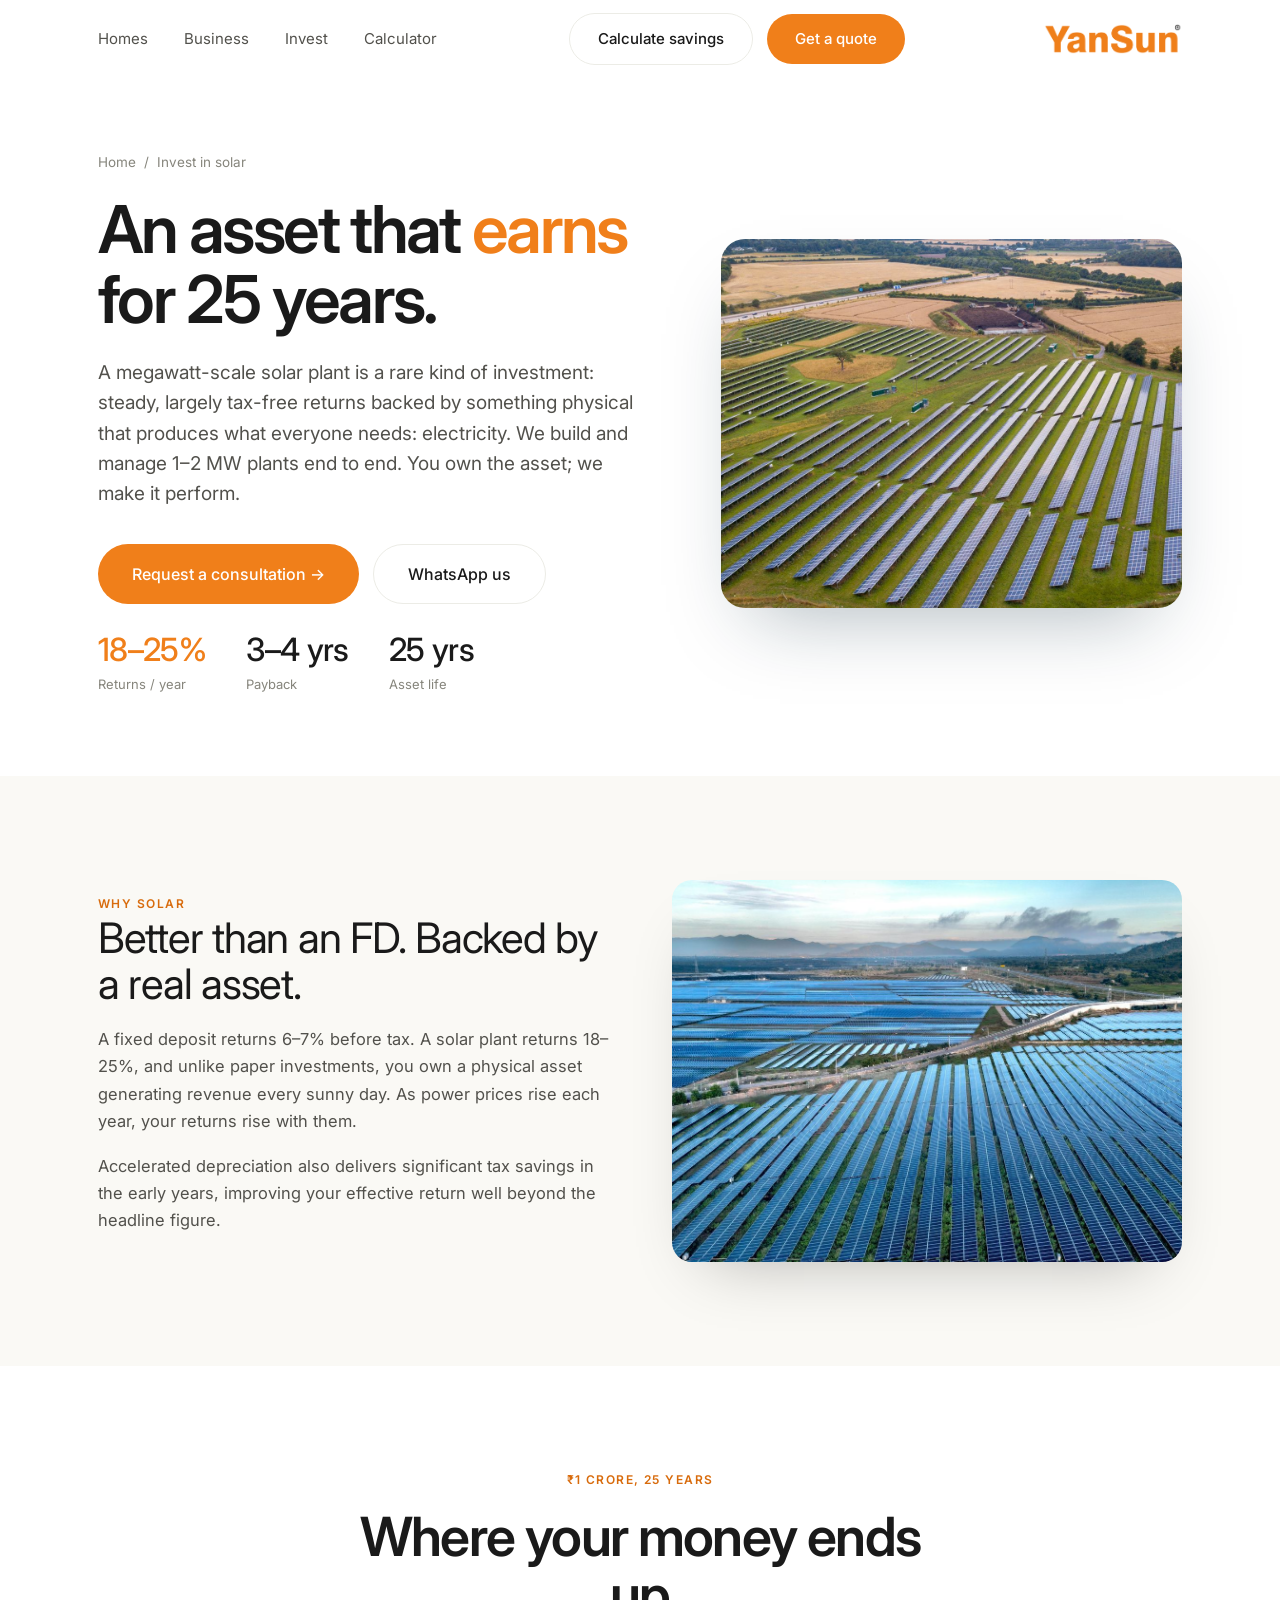
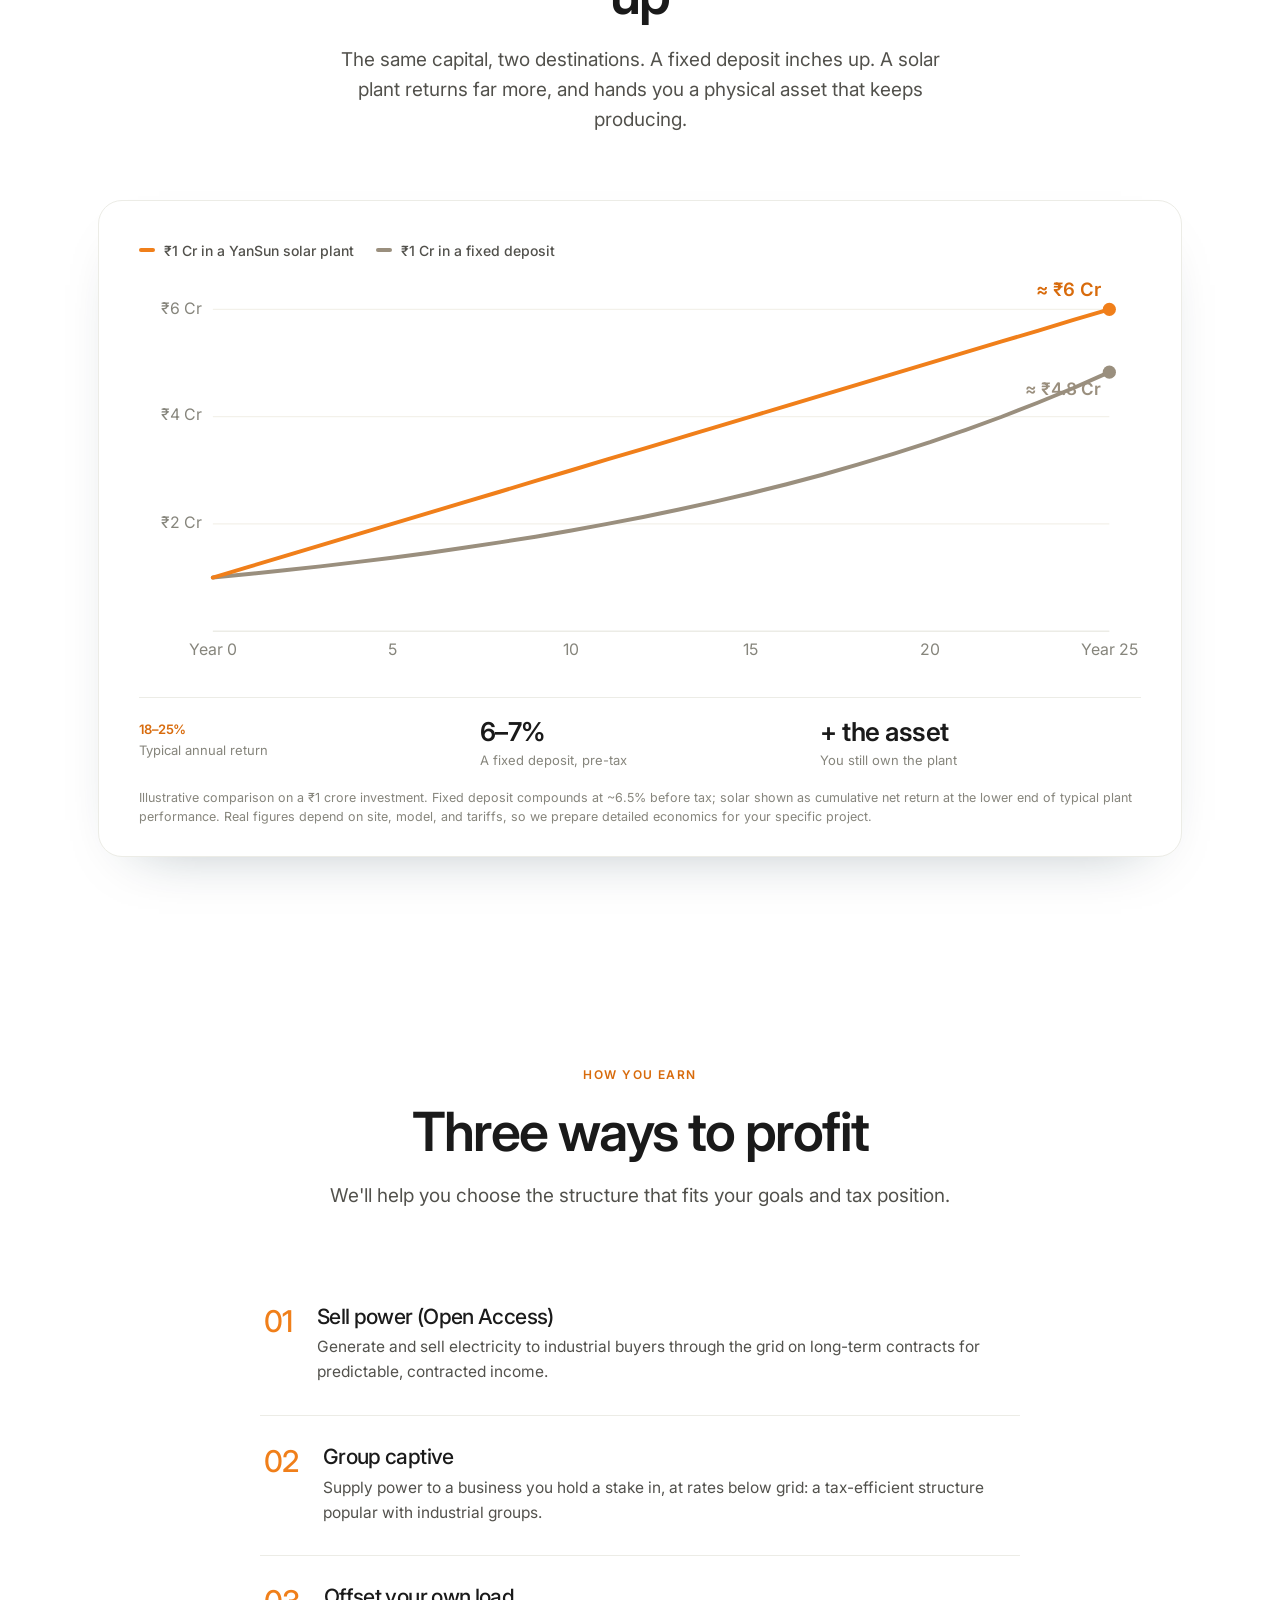
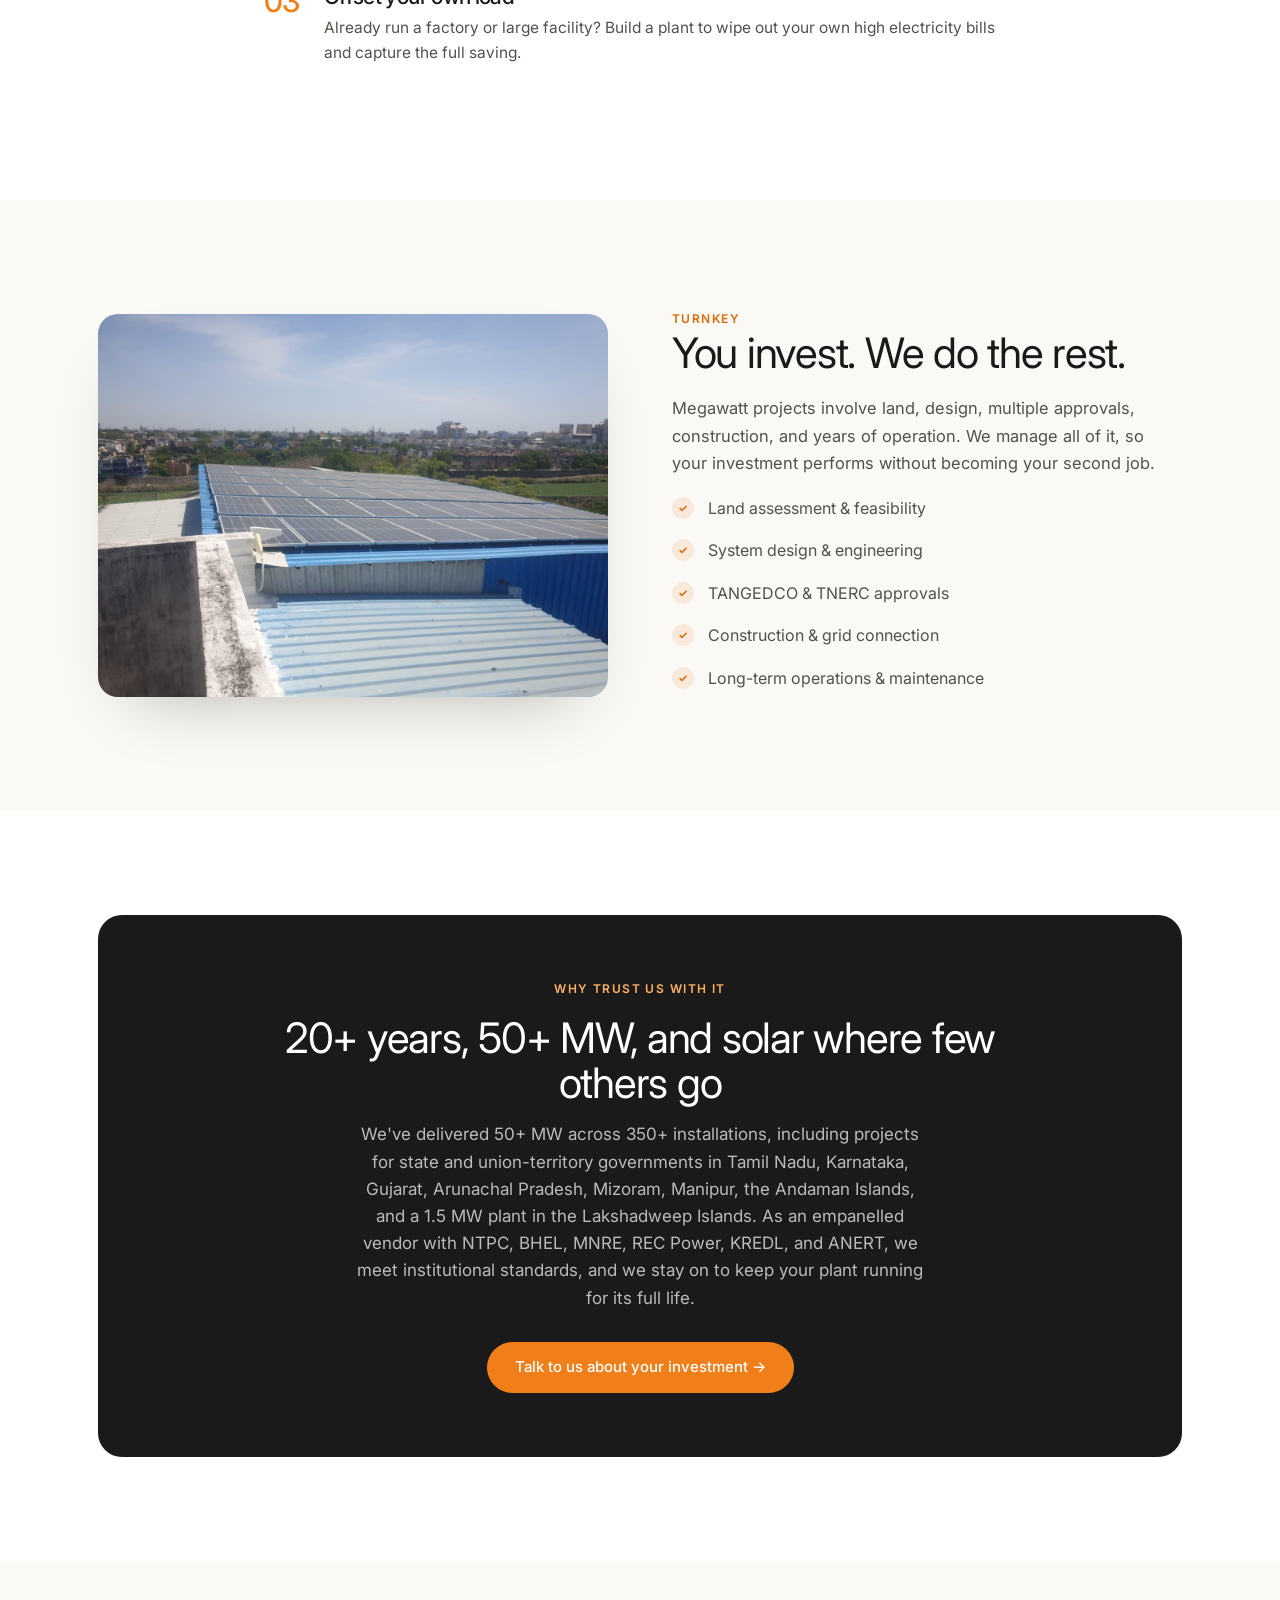
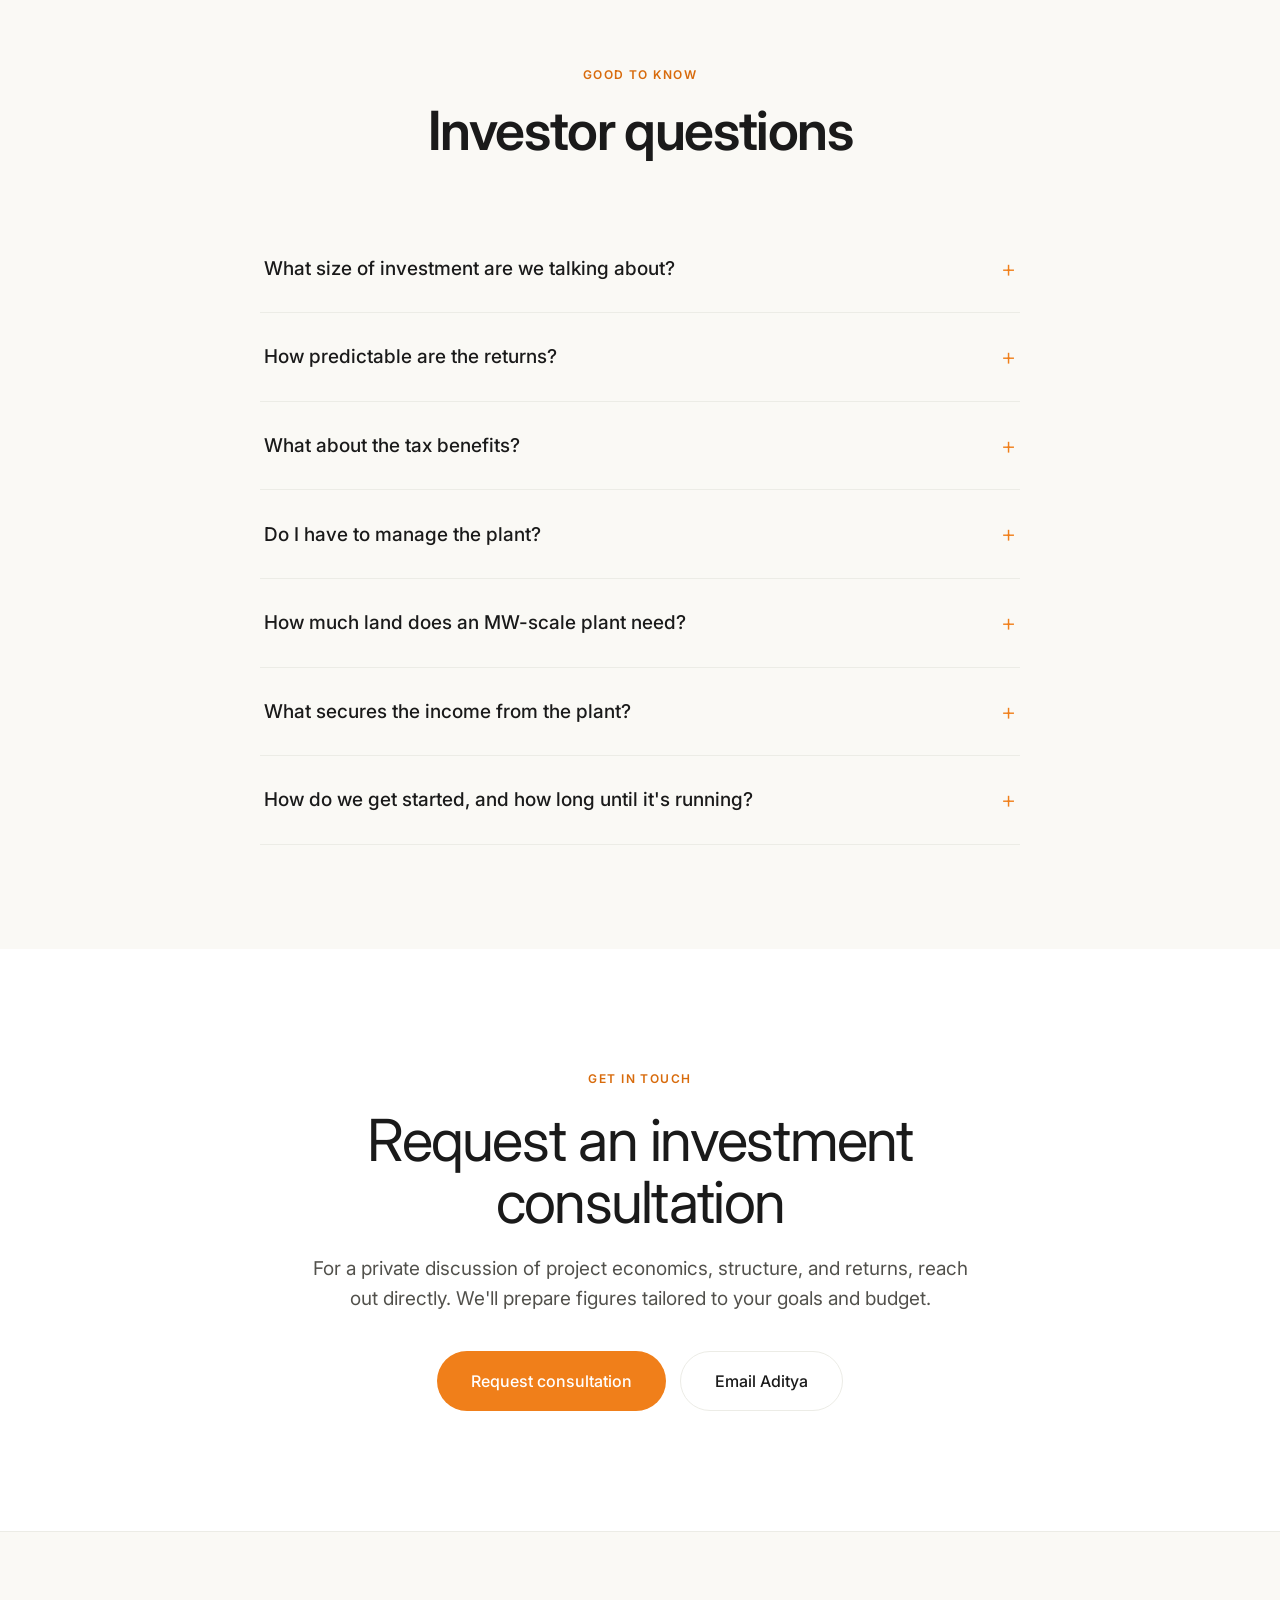
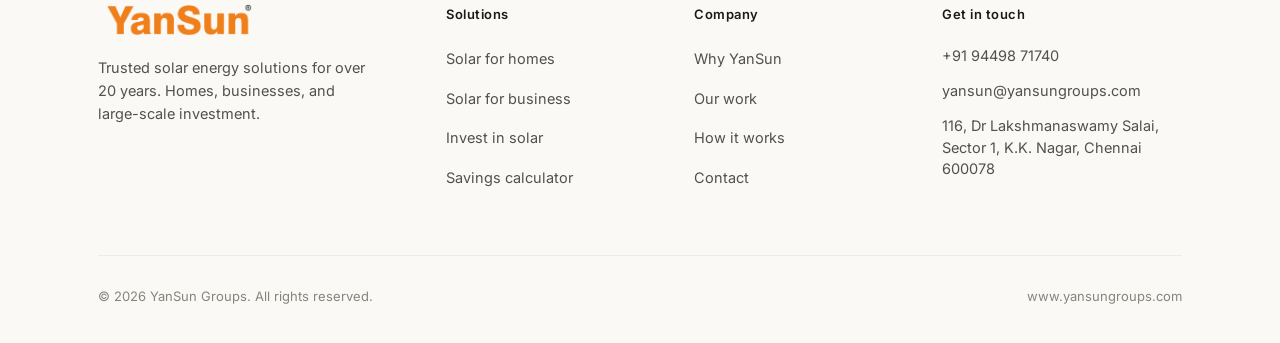
==== commit a717349d: "Fix clipped registered mark on wordmark; expand FAQs across all four pages" ====
--- a/invest-in-solar.html
+++ b/invest-in-solar.html
@@ -178,6 +178,9 @@
       <details class="q"><summary>How predictable are the returns?</summary><div class="a">Solar generation is highly predictable over a year, and with contracted off-take (open access or group captive) your revenue is largely locked in. Returns of 18–25% are typical, but we'll model your specific project rather than rely on averages.</div></details>
       <details class="q"><summary>What about the tax benefits?</summary><div class="a">Accelerated depreciation allows you to write down a large share of the asset value in the early years, reducing taxable income. This materially improves your effective return. We'll walk through it with figures for your situation.</div></details>
       <details class="q"><summary>Do I have to manage the plant?</summary><div class="a">No. Our O&M team runs it, handling monitoring, maintenance, and performance optimisation, so it stays a passive investment for you.</div></details>
+      <details class="q"><summary>How much land does an MW-scale plant need?</summary><div class="a">As a rough guide, a megawatt of ground-mounted solar needs around 4–5 acres, depending on terrain and layout. We assess land you already hold or help identify suitable sites, and factor it into the project economics.</div></details>
+      <details class="q"><summary>What secures the income from the plant?</summary><div class="a">Revenue is anchored by a long-term off-take arrangement, such as open access or group captive, where a creditworthy consumer contracts to buy the power. We structure the off-take and assess counterparty strength so the cash flow is as secure as the asset.</div></details>
+      <details class="q"><summary>How do we get started, and how long until it's running?</summary><div class="a">It starts with a consultation where we model your specific project economics. From approvals to commissioning, an MW-scale plant typically takes several months, which we manage end to end, including the regulatory and grid approvals.</div></details>
     </div>
   </div>
 </section>
--- a/styles.css
+++ b/styles.css
@@ -154,7 +154,7 @@
 
 /* Stats band */
 .band{padding:96px 0;border-top:1px solid var(--line);border-bottom:1px solid var(--line)}
-.band-grid{display:grid;grid-template-columns:repeat(4,1fr);gap:40px;text-align:center}
+.band-grid{display:grid;grid-template-columns:repeat(5,1fr);gap:28px;text-align:center}
 .band .s b{font-family:var(--font-display);font-size:clamp(40px,5vw,58px);font-weight:600;color:var(--ink);line-height:1;display:block;letter-spacing:-.03em;white-space:nowrap}
 .band .s b.accent-num{color:var(--orange)}
 .band .s b .unit{font-size:.62em;font-weight:600}
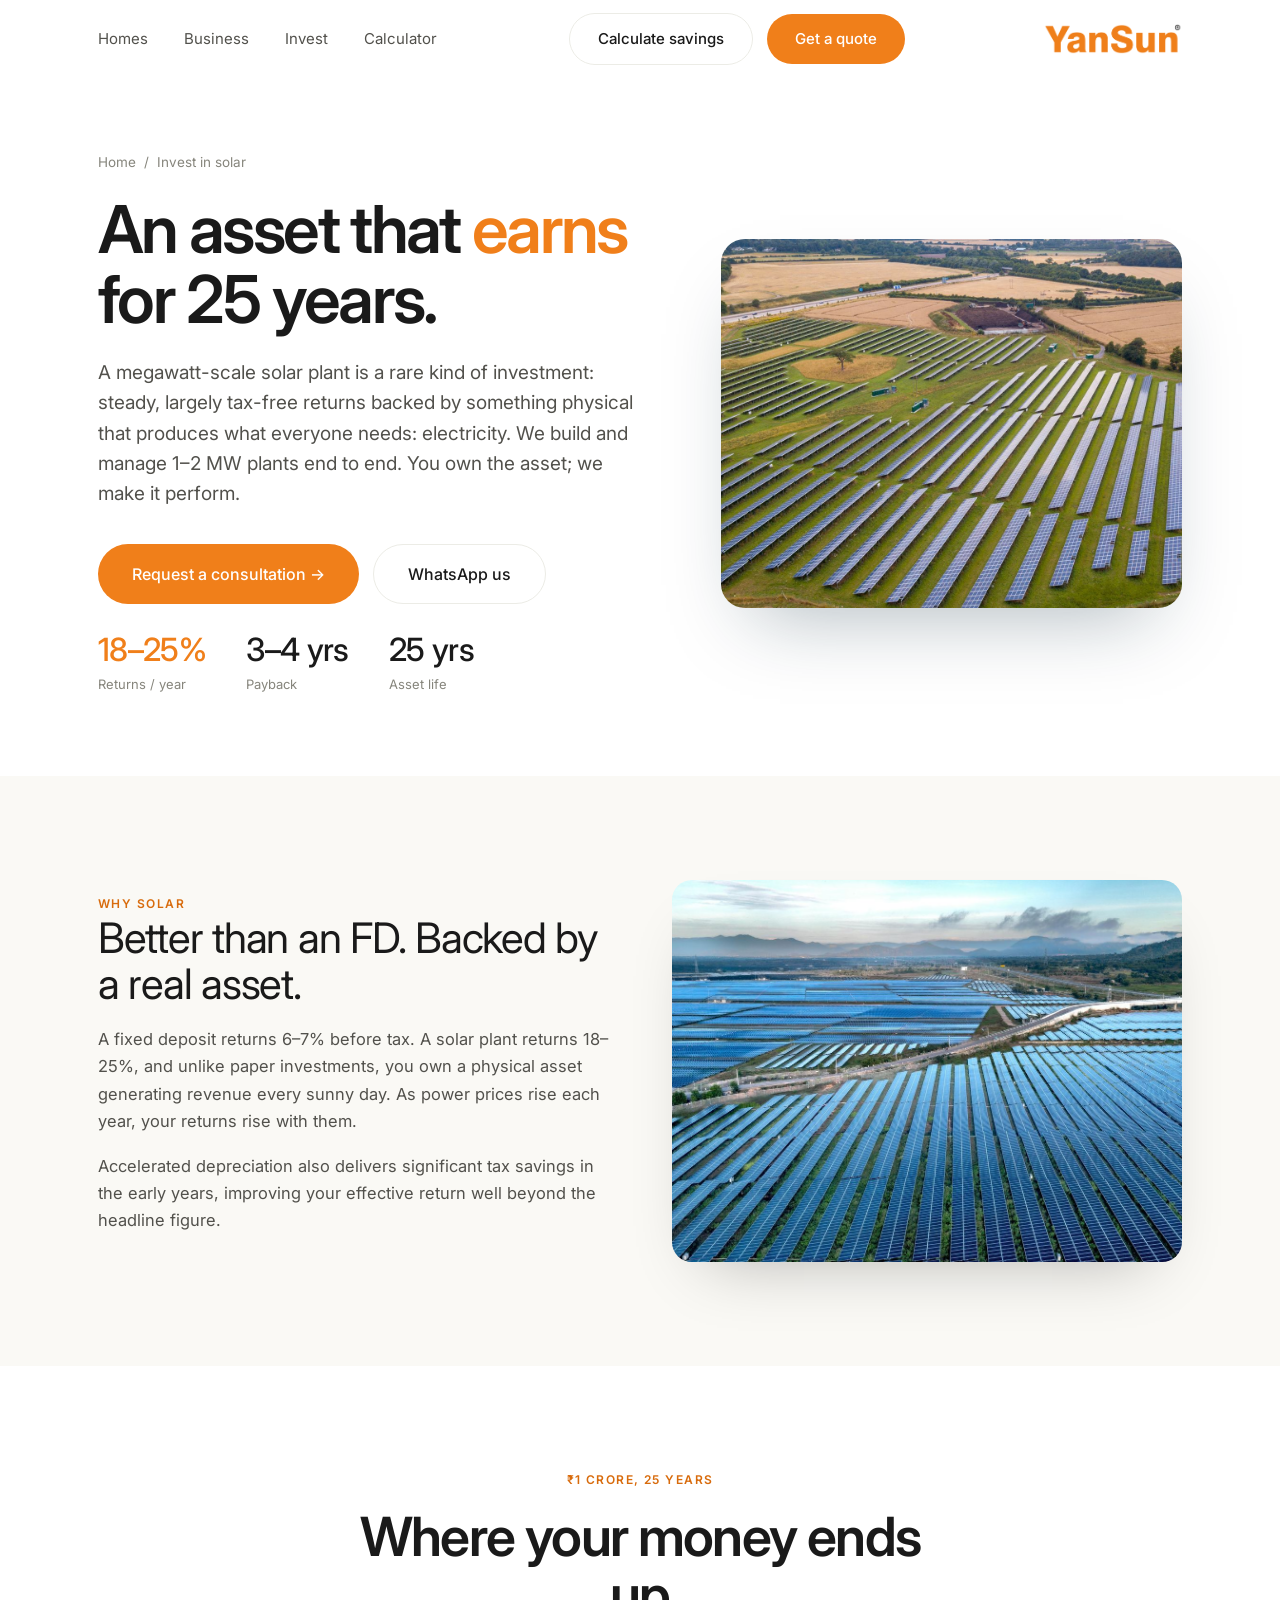
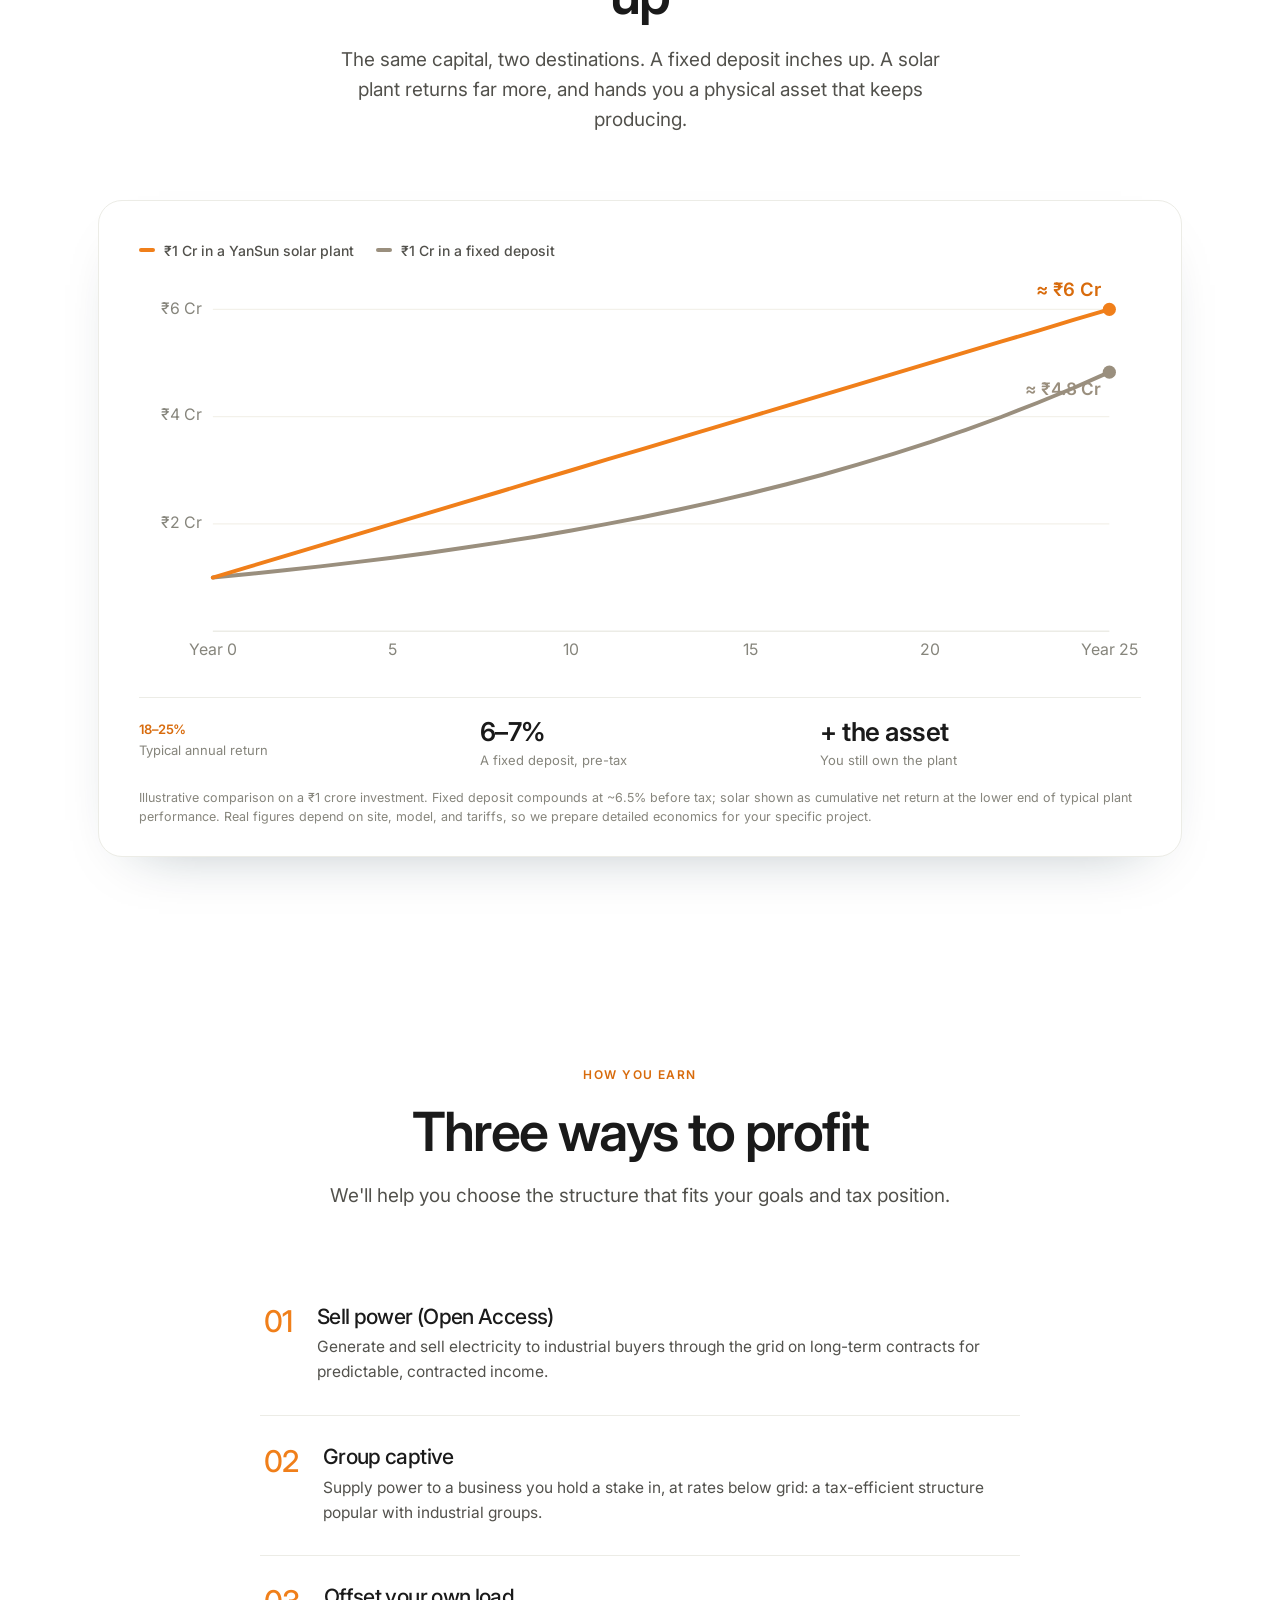
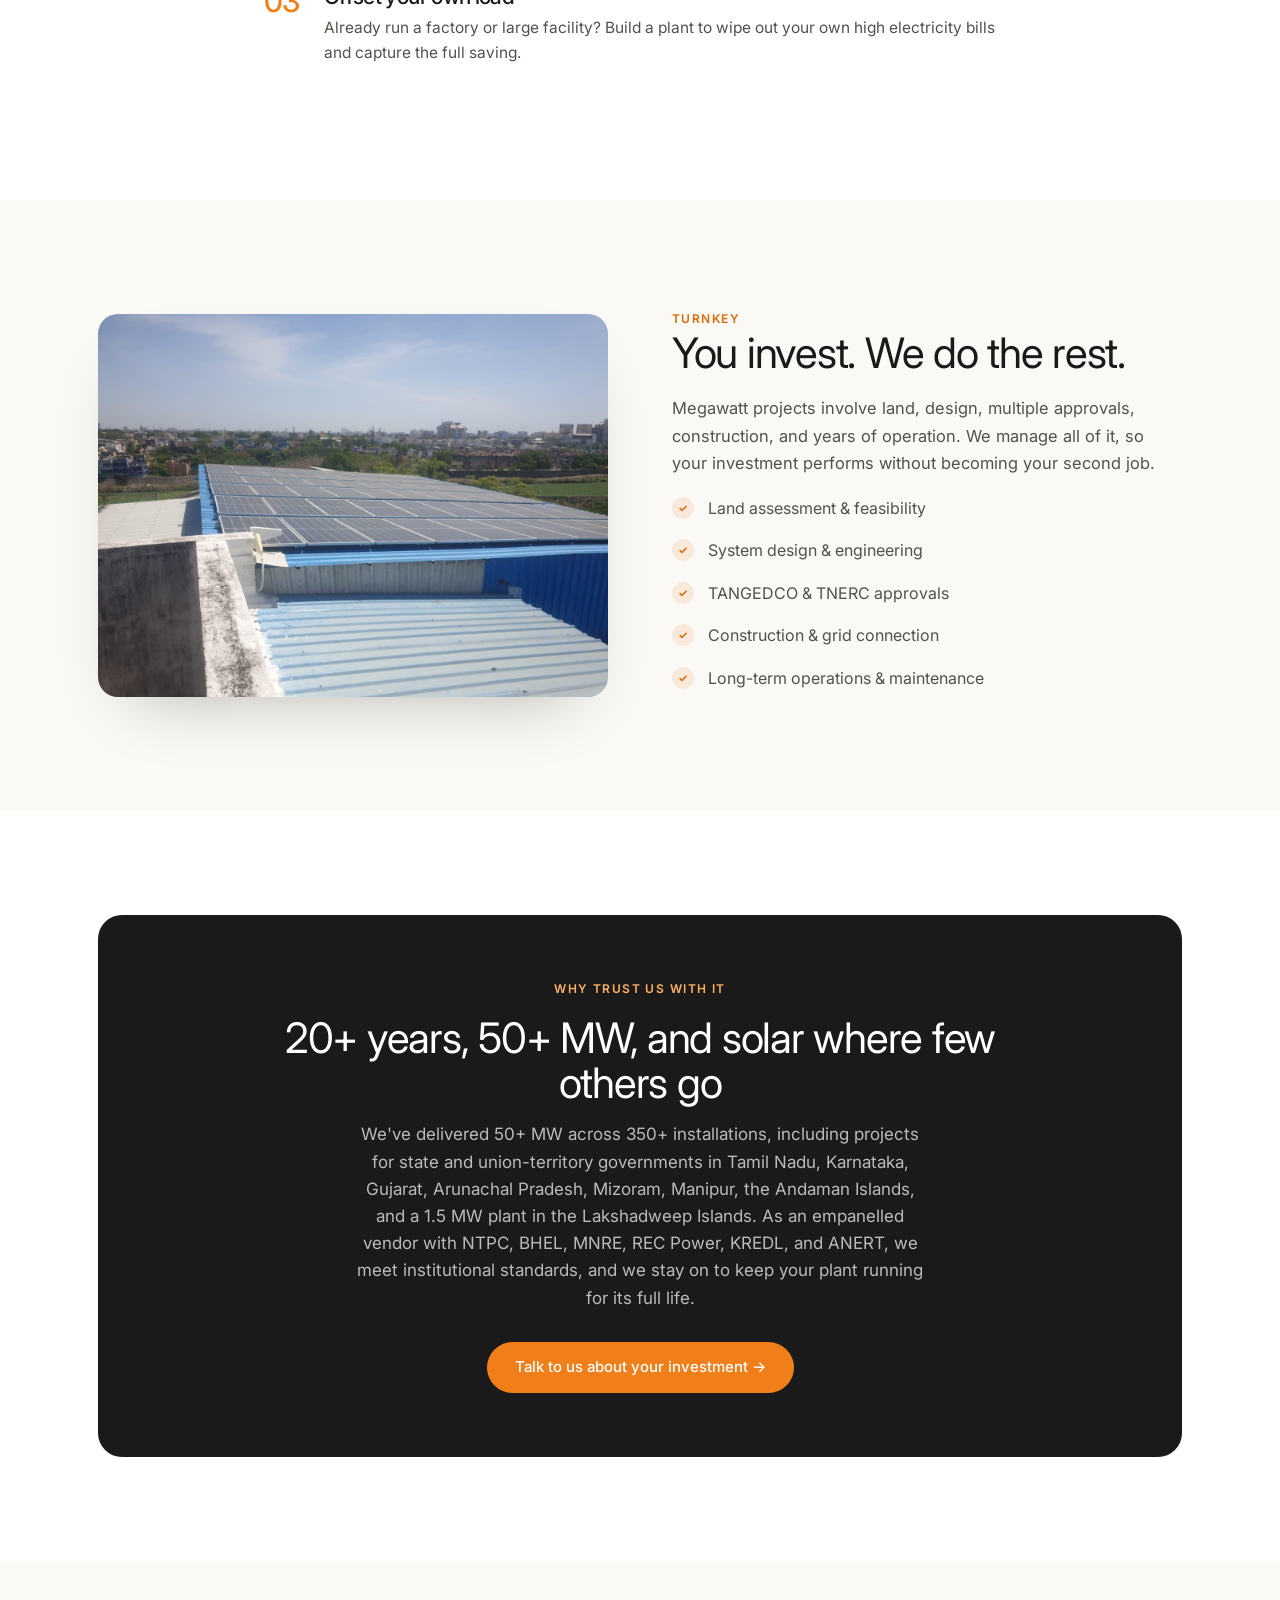
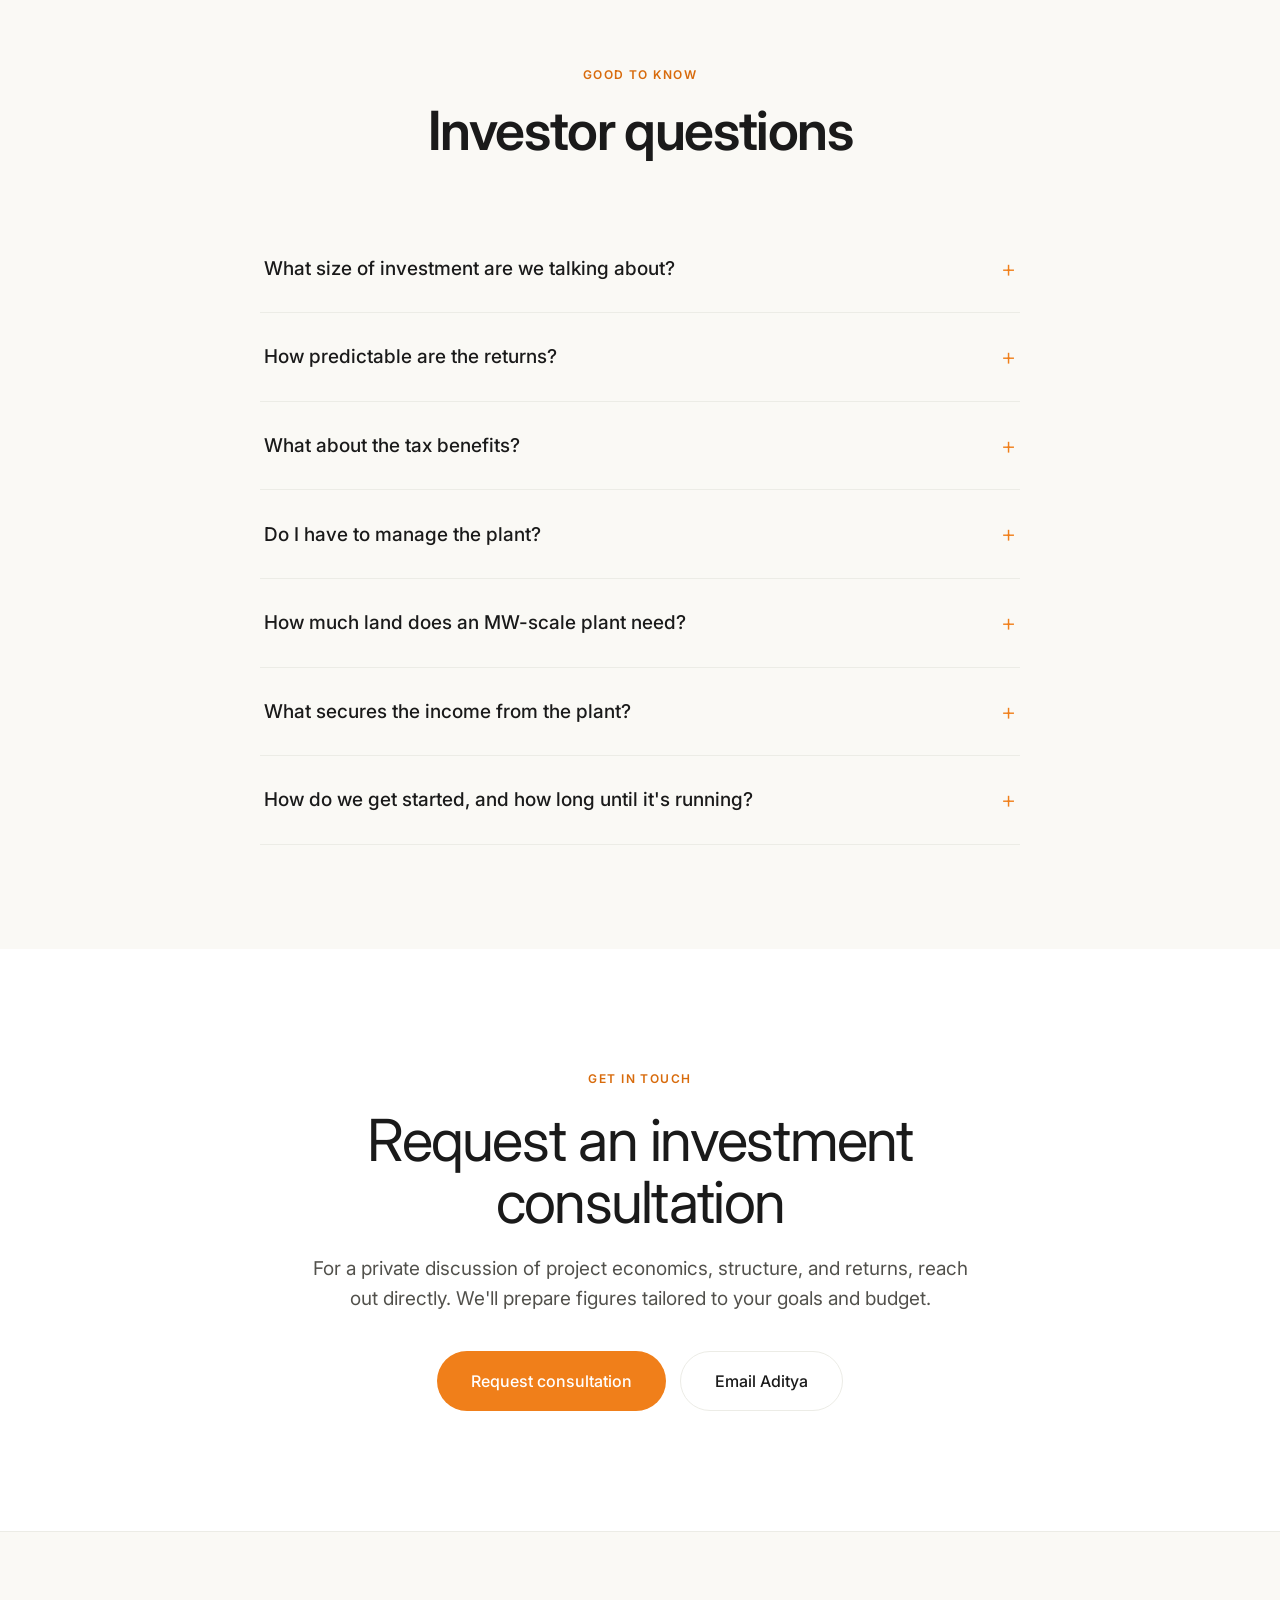
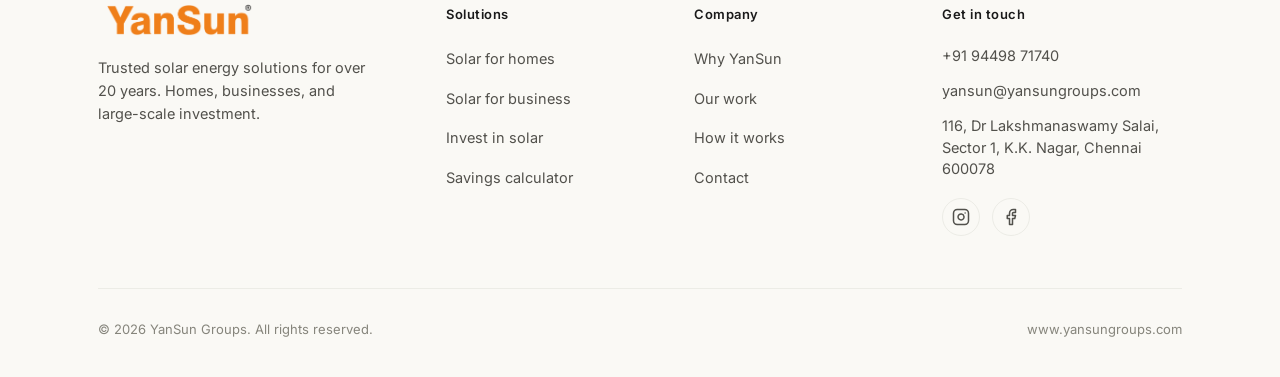
==== commit d9cd69ed: "Add 4 state-government seals to empanelled row; add Instagram & Facebook links to footers" ====
--- a/invest-in-solar.html
+++ b/invest-in-solar.html
@@ -231,6 +231,10 @@
         <p><a href="https://wa.me/919449871740" target="_blank" rel="noopener">+91 94498 71740</a></p>
         <p><a href="mailto:yansun@yansungroups.com">yansun@yansungroups.com</a></p>
         <p>116, Dr Lakshmanaswamy Salai,<br>Sector 1, K.K. Nagar, Chennai 600078</p>
+        <div class="foot-social">
+          <a href="https://www.instagram.com/yansunsolar/" target="_blank" rel="noopener" aria-label="YanSun on Instagram"><svg viewBox="0 0 24 24" fill="none" stroke="currentColor" stroke-width="2" stroke-linecap="round" stroke-linejoin="round" aria-hidden="true"><rect x="2" y="2" width="20" height="20" rx="5" ry="5"/><path d="M16 11.37A4 4 0 1 1 12.63 8 4 4 0 0 1 16 11.37z"/><line x1="17.5" y1="6.5" x2="17.51" y2="6.5"/></svg></a>
+          <a href="https://www.facebook.com/yansunsolar/" target="_blank" rel="noopener" aria-label="YanSun on Facebook"><svg viewBox="0 0 24 24" fill="none" stroke="currentColor" stroke-width="2" stroke-linecap="round" stroke-linejoin="round" aria-hidden="true"><path d="M18 2h-3a5 5 0 0 0-5 5v3H7v4h3v8h4v-8h3l1-4h-4V7a1 1 0 0 1 1-1h3z"/></svg></a>
+        </div>
       </div>
     </div>
     <div class="foot-bottom">
@@ -260,5 +264,8 @@
 }
 document.getElementById('menuBtn').onclick=()=>{const n=document.querySelector('.nav-links');n.style.cssText='display:flex;position:absolute;top:78px;left:0;right:0;flex-direction:column;background:var(--cream);padding:20px 24px;gap:18px;border-bottom:1px solid var(--line);box-shadow:0 10px 30px rgba(0,0,0,.1)'};
 </script>
+<!-- Vercel Web Analytics -->
+<script>window.va = window.va || function () { (window.vaq = window.vaq || []).push(arguments); };</script>
+<script defer src="/_vercel/insights/script.js"></script>
 </body>
 </html>
--- a/styles.css
+++ b/styles.css
@@ -231,6 +231,10 @@
 footer ul li a:hover{color:var(--orange-dark)}
 .foot-contact p{font-size:14.5px;margin-bottom:13px;display:flex;gap:11px;align-items:flex-start;line-height:1.5}
 .foot-contact a:hover{color:var(--orange-dark)}
+.foot-social{display:flex;gap:12px;margin-top:18px}
+.foot-social a{display:inline-flex;align-items:center;justify-content:center;width:38px;height:38px;border-radius:50%;border:1px solid var(--line);color:var(--ink-soft);transition:color .2s,border-color .2s,transform .2s}
+.foot-social a:hover{color:var(--orange-dark);border-color:var(--orange);transform:translateY(-2px)}
+.foot-social svg{width:18px;height:18px}
 .foot-bottom{padding-top:30px;display:flex;justify-content:space-between;flex-wrap:wrap;gap:12px;font-size:13px;color:var(--muted)}
 
 /* Reveal */
@@ -302,54 +306,13 @@
 .offer p{font-size:14.5px;color:var(--ink-soft);line-height:1.62}
 .offer .ovis{margin-top:22px}
 
-/* 3D model card visual — rotating wireframe cube */
-.cube-wrap{height:120px;display:flex;align-items:center;justify-content:center;perspective:600px}
-.cube{position:relative;width:74px;height:74px;transform-style:preserve-3d;animation:spinCube 9s linear infinite}
-.offer:hover .cube{animation-duration:3.4s}
-.cube .face{position:absolute;width:74px;height:74px;border:1.5px solid rgba(240,127,26,.55);background:rgba(240,127,26,.06)}
-.cube .f-front{transform:translateZ(37px)}
-.cube .f-back{transform:rotateY(180deg) translateZ(37px)}
-.cube .f-right{transform:rotateY(90deg) translateZ(37px)}
-.cube .f-left{transform:rotateY(-90deg) translateZ(37px)}
-.cube .f-top{transform:rotateX(90deg) translateZ(37px)}
-.cube .f-bottom{transform:rotateX(-90deg) translateZ(37px)}
-@keyframes spinCube{0%{transform:rotateX(-22deg) rotateY(0)}100%{transform:rotateX(-22deg) rotateY(360deg)}}
-
-/* support / 24-7 visual — pulsing clock dot */
-.pulse-vis{display:flex;align-items:center;gap:14px}
-.pulse-dot{position:relative;width:11px;height:11px;border-radius:50%;background:#5fd896;flex-shrink:0}
-.pulse-dot::after{content:"";position:absolute;inset:-6px;border-radius:50%;background:rgba(95,216,150,.4);animation:ping 2s cubic-bezier(0,0,.2,1) infinite}
-.pulse-vis b{font-family:var(--font-display);font-size:30px;font-weight:600;letter-spacing:-.02em}
-.pulse-vis span{font-size:13px;color:var(--muted)}
-
-/* app card — mini live bars */
-.app-vis{display:flex;align-items:flex-end;gap:6px;height:64px;margin-top:6px}
-.app-vis i{display:block;width:9px;border-radius:4px 4px 0 0;background:linear-gradient(180deg,var(--orange),var(--orange-dark));animation:barPulse 2.4s ease-in-out infinite}
-.app-vis i:nth-child(1){height:40%;animation-delay:0s}
-.app-vis i:nth-child(2){height:66%;animation-delay:.2s}
-.app-vis i:nth-child(3){height:50%;animation-delay:.4s}
-.app-vis i:nth-child(4){height:82%;animation-delay:.6s}
-.app-vis i:nth-child(5){height:60%;animation-delay:.8s}
-.app-vis i:nth-child(6){height:94%;animation-delay:1s}
-.app-vis i:nth-child(7){height:72%;animation-delay:1.2s}
-@keyframes barPulse{0%,100%{transform:scaleY(.82);opacity:.75}50%{transform:scaleY(1);opacity:1}}
-
-/* recycle card — three-arrow mark, gentle rotation */
-.recycle-vis{display:flex;align-items:center;justify-content:flex-start}
-.recycle-vis svg{width:60px;height:60px}
-.recycle-rot{transform-origin:32px 32px;animation:slowSpin 10s linear infinite}
-.offer:hover .recycle-rot{animation-duration:3.5s}
-@keyframes slowSpin{to{transform:rotate(360deg)}}
-
-/* consult card — concentric ring */
-.consult-vis{position:relative;width:64px;height:64px}
-.consult-vis span{position:absolute;inset:0;border-radius:50%;border:1.5px solid rgba(240,127,26,.5)}
-.consult-vis span:nth-child(2){inset:9px;border-color:rgba(240,127,26,.7);animation:breathe 3s ease-in-out infinite}
-.consult-vis span:nth-child(3){inset:22px;background:var(--orange);border:none}
-@keyframes breathe{0%,100%{transform:scale(1);opacity:.7}50%{transform:scale(1.12);opacity:1}}
+/* Offering card icons — one cohesive line-icon set in a soft tinted tile, calm by default */
+.oicon{width:58px;height:58px;border-radius:16px;background:rgba(240,127,26,.09);display:flex;align-items:center;justify-content:center;color:var(--orange);transition:transform .45s cubic-bezier(.2,.6,.2,1),background .35s,color .35s}
+.oicon svg{width:28px;height:28px;stroke:currentColor;stroke-width:2;stroke-linecap:round;stroke-linejoin:round;fill:none}
+.offer:hover .oicon{transform:translateY(-4px);background:rgba(240,127,26,.16);color:var(--orange-dark)}
 
 @media(prefers-reduced-motion:reduce){
-  .cube,.recycle-rot,.app-vis i,.pulse-dot::after,.consult-vis span{animation:none!important}
+  .oicon{transition:none!important}
   .offer{opacity:1;transform:none}
 }
 
